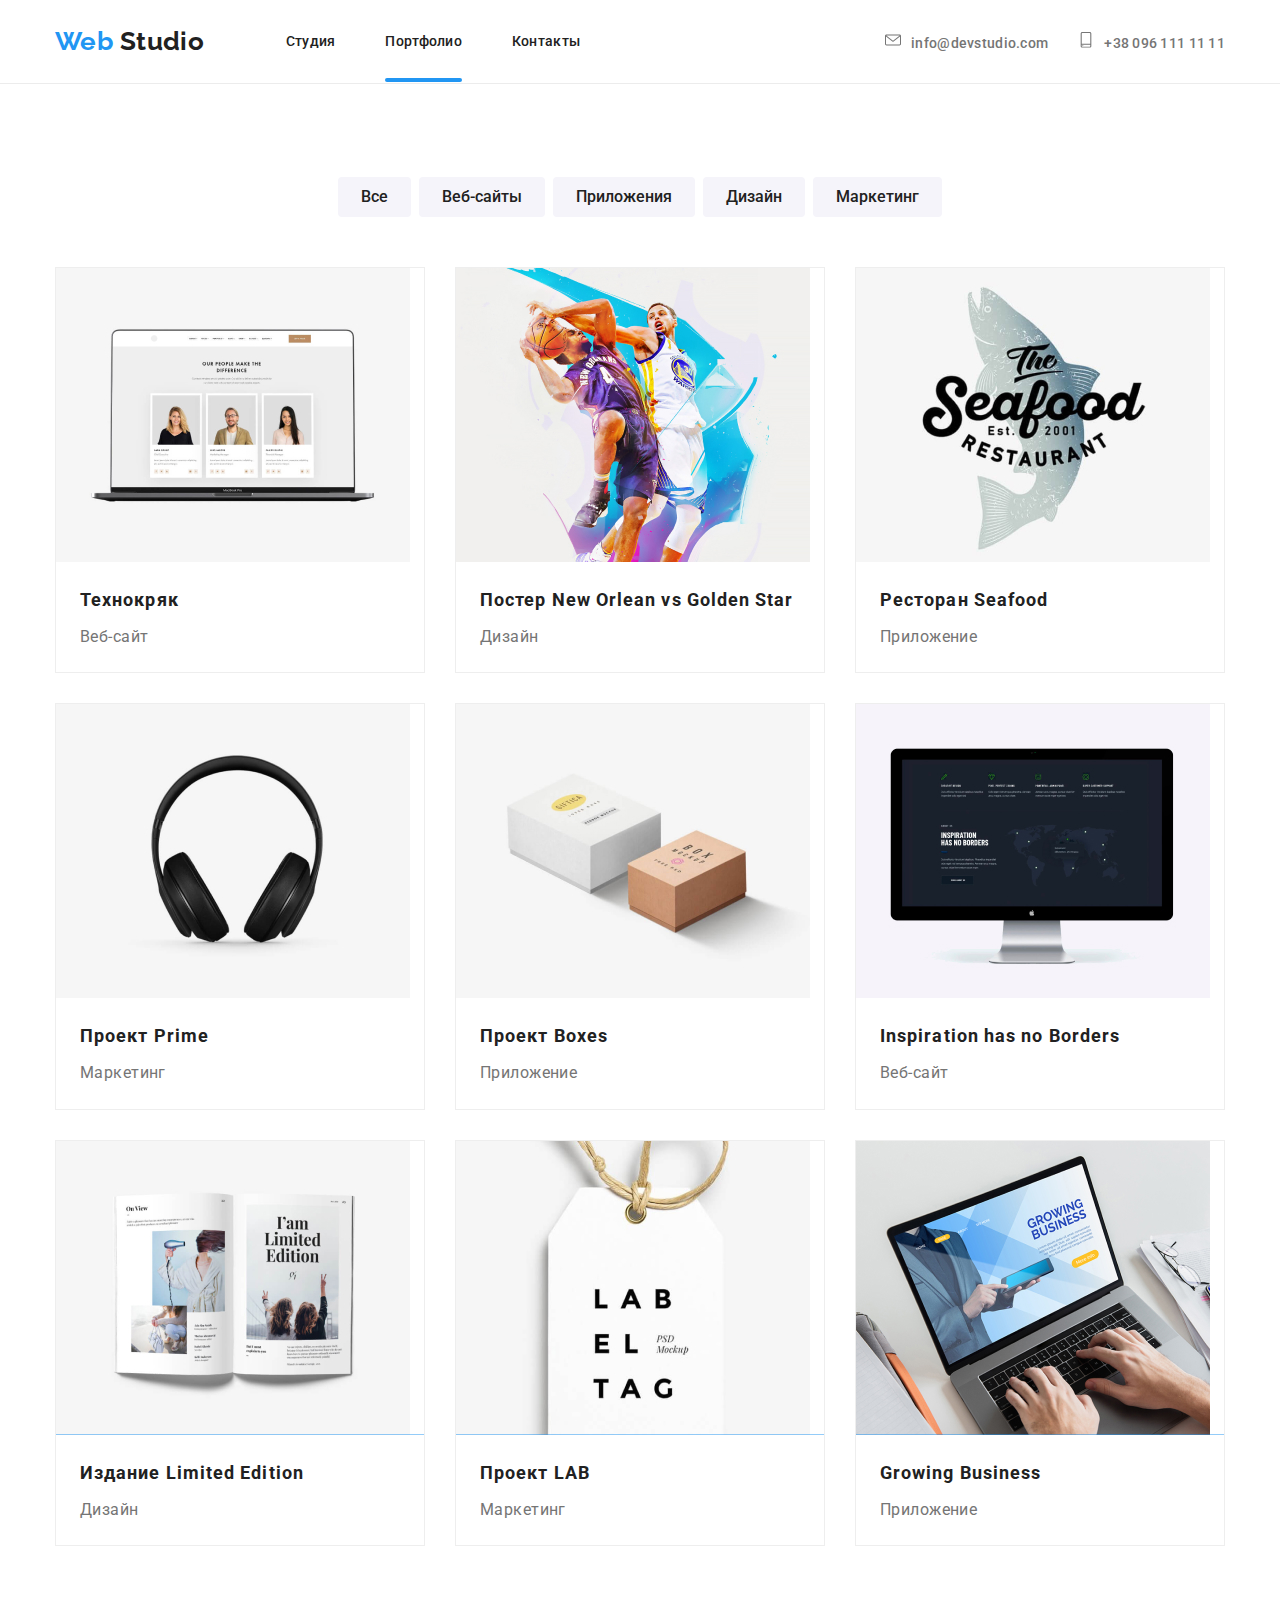
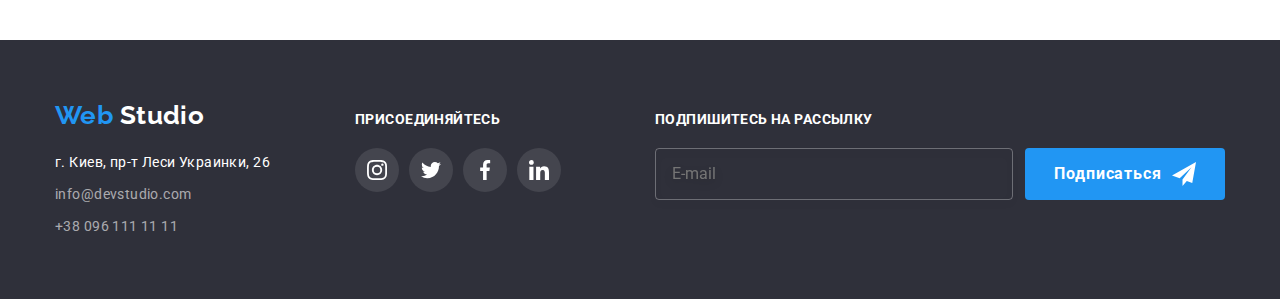
==== portfolio.html @ a113dd3b "homework-8 done" ====
<!DOCTYPE html>
<html lang="ru">
  <head>
    <meta charset="UTF-8" />
    <meta name="viewport" content="width=device-width, initial-scale=1.0" />
    <title>WebStudio</title>
    <link
      href="https://fonts.googleapis.com/css2?family=Raleway:wght@700&family=Roboto:wght@400;500;700&display=swap"
      rel="stylesheet"
    />
    <link rel="stylesheet" href="./css/portfolio.min.css" />
  </head>

  <body>
    <!-- неизменная шапка сайта -->
<header>

  <div class="container header">

    <div class="header-logo">
      <a href="" class="logo"><span class="part-first">Web</span><span class="part-second"> Studio</span></a>
    </div>

    <button type="button" class="menu-button" aria-expanded="false" aria-controls="menu-wrapper" data-menu-button>
      <svg width="40" height="40">
        <use class="icon-burger" href="./images/modal-sprite.svg#icon-burger"></use>
        <use class="icon-close" href="./images/modal-sprite.svg#icon-close-menu"></use>
      </svg>
    </button>

    <div class="menu-wrapper" data-menu>
      <nav>
        <ul class="nav list">
          <li class="nav-item"><a class="" href="./index.html">Студия</a></li>
          <li class="nav-item"><a class="active-page" href="./portfolio.html">Портфолио</a></li>
          <li class="nav-item"><a class="" href="./contacts.html">Контакты</a></li>
        </ul>
      </nav>

      <div class="header-contacts">
        <ul class="header-contacts-list list">
          <li class="header-contacts-item"><a href="mailto:info@devstudio.com">
              <svg class="contact-icon">
                <use href="./images/sprite.svg#icon-envelope"></use>
              </svg>info@devstudio.com</a></li>
          <li class="header-contacts-item"><a href="tel:00380961111111">
              <svg class="contact-icon">
                <use href="./images/sprite.svg#icon-smartphone"></use>
              </svg>+38 096 111 11 11</a></li>
        </ul>
      </div>
    </div>

  </div>

</header>

    <main class="portfolio-page">
      <section class="portfolio">
        <div class="container">
          <h1 hidden>Портфолио</h1>
          
          <ul class="button-list list link">
            <li class="item"><button class="portfolio-button">Все</button></li>
            <li class="item"><button class="portfolio-button">Веб-сайты</button></li>
            <li class="item"><button class="portfolio-button">Приложения</button></li>
            <li class="item"><button class="portfolio-button">Дизайн</button></li>
            <li class="item"><button class="portfolio-button">Маркетинг</button></li>
          </ul>
        </div>

        <div class="container">
          <ul class="portfolio-list list link">
            <li class="portfolio-list-item">
              <a href="">
                <div class="overlay">
                  <picture>
                    <source srcset="./img-portfolio/pic1-mobile@1x.jpg 1x, ./img-portfolio/pic1-mobile@2x.jpg 2x" media="(max-width:767px)" type="image/jpg">
                    <source srcset="./img-portfolio/pic1-tablet@1x.jpg 1x, ./img-portfolio/pic1-tablet@2x.jpg 2x" media="(min-width:767px)" type="image/jpg">
                    <source srcset="./img-portfolio/pic1-pc@1x.jpg 1x, ./img-portfolio/pic1-pc@2x.jpg 2x" media="(min-width:1200px)" type="image/jpg">
                    <img src="./img-portfolio/pic1-mobile@1x.jpg">
                  </picture>
                  <p class="portfolio-description">
                    Технокряк это современная площадка распространения
                    коронавируса. Компании используют эту платформу для цифрового
                    шпионажа и атак на защищённые сервера конкурентов.
                  </p>
                </div>
                <h2>Технокряк</h2>
                <p class="portfolio-type">Веб-сайт</p>
              </a>
            </li>
          
            <li class="portfolio-list-item">
              <a href="">
                <div class="overlay">
                  <picture>
                    <source srcset="./img-portfolio/pic2-mobile@1x.jpg 1x, ./img-portfolio/pic2-mobile@2x.jpg 2x"
                      media="(max-width:767px)" type="image/jpg">
                    <source srcset="./img-portfolio/pic2-tablet@1x.jpg 1x, ./img-portfolio/pic2-tablet@2x.jpg 2x"
                      media="(min-width:767px)" type="image/jpg">
                    <source srcset="./img-portfolio/pic2-pc@1x.jpg 1x, ./img-portfolio/pic2-pc@2x.jpg 2x" media="(min-width:1200px)"
                      type="image/jpg">
                    <img src="./img-portfolio/pic2-mobile@1x.jpg">
                  </picture>
                  <p class="portfolio-description">
                    Технокряк это современная площадка распространения
                    коронавируса. Компании используют эту платформу для цифрового
                    шпионажа и атак на защищённые сервера конкурентов.
                  </p>
                </div>
                <h2 lang="en">Постер New Orlean vs Golden Star</h2>
                <p class="portfolio-type">Дизайн</p>
              </a>
            </li>
            <li class="portfolio-list-item">
              <a href="">
                <div class="overlay">
                  <picture>
                    <source srcset="./img-portfolio/pic3-mobile@1x.jpg 1x, ./img-portfolio/pic3-mobile@2x.jpg 2x"
                      media="(max-width:767px)" type="image/jpg">
                    <source srcset="./img-portfolio/pic3-tablet@1x.jpg 1x, ./img-portfolio/pic3-tablet@2x.jpg 2x"
                      media="(min-width:767px)" type="image/jpg">
                    <source srcset="./img-portfolio/pic3-pc@1x.jpg 1x, ./img-portfolio/pic3-pc@2x.jpg 2x" media="(min-width:1200px)"
                      type="image/jpg">
                    <img src="./img-portfolio/pic3-mobile@1x.jpg">
                  </picture>
                  <p class="portfolio-description">
                    Технокряк это современная площадка распространения
                    коронавируса. Компании используют эту платформу для цифрового
                    шпионажа и атак на защищённые сервера конкурентов.
                  </p>
                </div>
                <h2>Ресторан Seafood</h2>
                <p class="portfolio-type">Приложение</p>
              </a>
            </li>
          
            <li class="portfolio-list-item">
              <a href="">
                <div class="overlay">
                  <picture>
                    <source srcset="./img-portfolio/pic4-mobile@1x.jpg 1x, ./img-portfolio/pic4-mobile@2x.jpg 2x"
                      media="(max-width:767px)" type="image/jpg">
                    <source srcset="./img-portfolio/pic4-tablet@1x.jpg 1x, ./img-portfolio/pic4-tablet@2x.jpg 2x"
                      media="(min-width:767px)" type="image/jpg">
                    <source srcset="./img-portfolio/pic4-pc@1x.jpg 1x, ./img-portfolio/pic4-pc@2x.jpg 2x" media="(min-width:1200px)"
                      type="image/jpg">
                    <img src="./img-portfolio/pic4-mobile@1x.jpg">
                  </picture>
                  <p class="portfolio-description">
                    Технокряк это современная площадка распространения
                    коронавируса. Компании используют эту платформу для цифрового
                    шпионажа и атак на защищённые сервера конкурентов.
                  </p>
                </div>
                <h2>Проект Prime</h2>
                <p class="portfolio-type">Маркетинг</p>
              </a>
            </li>
          
            <li class="portfolio-list-item">
              <a href="">
                <div class="overlay">
                  <picture>
                    <source srcset="./img-portfolio/pic5-mobile@1x.jpg 1x, ./img-portfolio/pic5-mobile@2x.jpg 2x"
                      media="(max-width:767px)" type="image/jpg">
                    <source srcset="./img-portfolio/pic5-tablet@1x.jpg 1x, ./img-portfolio/pic5-tablet@2x.jpg 2x"
                      media="(min-width:767px)" type="image/jpg">
                    <source srcset="./img-portfolio/pic5-pc@1x.jpg 1x, ./img-portfolio/pic5-pc@2x.jpg 2x" media="(min-width:1200px)"
                      type="image/jpg">
                    <img src="./img-portfolio/pic5-mobile@1x.jpg">
                  </picture>
                  <p class="portfolio-description">
                    Технокряк это современная площадка распространения
                    коронавируса. Компании используют эту платформу для цифрового
                    шпионажа и атак на защищённые сервера конкурентов.
                  </p>
                </div>
                <h2>Проект Boxes</h2>
                <p class="portfolio-type">Приложение</p>
              </a>
            </li>
          
            <li class="portfolio-list-item">
              <a href="">
                <div class="overlay">
                  <picture>
                    <source srcset="./img-portfolio/pic6-mobile@1x.jpg 1x, ./img-portfolio/pic6-mobile@2x.jpg 2x"
                      media="(max-width:767px)" type="image/jpg">
                    <source srcset="./img-portfolio/pic6-tablet@1x.jpg 1x, ./img-portfolio/pic6-tablet@2x.jpg 2x"
                      media="(min-width:767px)" type="image/jpg">
                    <source srcset="./img-portfolio/pic6-pc@1x.jpg 1x, ./img-portfolio/pic6-pc@2x.jpg 2x" media="(min-width:1200px)"
                      type="image/jpg">
                    <img src="./img-portfolio/pic6-mobile@1x.jpg">
                  </picture>
                  <p class="portfolio-description">
                    Технокряк это современная площадка распространения
                    коронавируса. Компании используют эту платформу для цифрового
                    шпионажа и атак на защищённые сервера конкурентов.
                  </p>
                </div>
                <h2 lang="en">Inspiration has no Borders</h2>
                <p class="portfolio-type">Веб-сайт</p>
              </a>
            </li>
          
            <li class="portfolio-list-item">
              <a href="">
                <div class="overlay">
                  <picture>
                    <source srcset="./img-portfolio/pic7-mobile@1x.jpg 1x, ./img-portfolio/pic7-mobile@2x.jpg 2x"
                      media="(max-width:767px)" type="image/jpg">
                    <source srcset="./img-portfolio/pic7-tablet@1x.jpg 1x, ./img-portfolio/pic7-tablet@2x.jpg 2x"
                      media="(min-width:767px)" type="image/jpg">
                    <source srcset="./img-portfolio/pic7-pc@1x.jpg 1x, ./img-portfolio/pic7-pc@2x.jpg 2x" media="(min-width:1200px)"
                      type="image/jpg">
                    <img src="./img-portfolio/pic7-mobile@1x.jpg">
                  </picture>
                  <p class="portfolio-description">
                    Технокряк это современная площадка распространения
                    коронавируса. Компании используют эту платформу для цифрового
                    шпионажа и атак на защищённые сервера конкурентов.
                  </p>
                </div>
                <h2>Издание Limited Edition</h2>
                <p class="portfolio-type">Дизайн</p>
              </a>
            </li>
          
            <li class="portfolio-list-item">
              <a href="">
                <div class="overlay">
                  <picture>
                    <source srcset="./img-portfolio/pic8-mobile@1x.jpg 1x, ./img-portfolio/pic8-mobile@2x.jpg 2x"
                      media="(max-width:767px)" type="image/jpg">
                    <source srcset="./img-portfolio/pic8-tablet@1x.jpg 1x, ./img-portfolio/pic8-tablet@2x.jpg 2x"
                      media="(min-width:767px)" type="image/jpg">
                    <source srcset="./img-portfolio/pic8-pc@1x.jpg 1x, ./img-portfolio/pic8-pc@2x.jpg 2x" media="(min-width:1200px)"
                      type="image/jpg">
                    <img src="./img-portfolio/pic8-mobile@1x.jpg">
                  </picture>
                  <p class="portfolio-description">
                    Технокряк это современная площадка распространения
                    коронавируса. Компании используют эту платформу для цифрового
                    шпионажа и атак на защищённые сервера конкурентов.
                  </p>
                </div>
                <h2>Проект LAB</h2>
                <p class="portfolio-type">Маркетинг</p>
              </a>
            </li>
          
            <li class="portfolio-list-item">
              <a href="">
                <div class="overlay">
                  <picture>
                    <source srcset="./img-portfolio/pic9-mobile@1x.jpg 1x, ./img-portfolio/pic9-mobile@2x.jpg 2x"
                      media="(max-width:767px)" type="image/jpg">
                    <source srcset="./img-portfolio/pic9-tablet@1x.jpg 1x, ./img-portfolio/pic9-tablet@2x.jpg 2x"
                      media="(min-width:767px)" type="image/jpg">
                    <source srcset="./img-portfolio/pic9-pc@1x.jpg 1x, ./img-portfolio/pic9-pc@2x.jpg 2x" media="(min-width:1200px)"
                      type="image/jpg">
                    <img src="./img-portfolio/pic9-mobile@1x.jpg">
                  </picture>
                  <p class="portfolio-description">
                    Технокряк это современная площадка распространения
                    коронавируса. Компании используют эту платформу для цифрового
                    шпионажа и атак на защищённые сервера конкурентов.
                  </p>
                </div>
                <h2 lang="en">Growing Business</h2>
                <p class="portfolio-type">Приложение</p>
              </a>
            </li>
          </ul>
        </div>
        
      </section>
    </main>

    <footer>
    
      <div class="container">
        <div class="footer-tablet-top">
          <div class="footer-contacts">
            <a href="" class="logo"><span class="part-first">Web</span><span class="part-second"> Studio</span></a>
    
            <address class="address">
              <a class="map" href="https://goo.gl/maps/HwrvqcL7cg5Yp1Jj8">г. Киев, пр-т Леси Украинки, 26</a>
              <ul class="footer-contacts-list list">
                <li class="footer-contacts-list-item">
                  <a class="footer-contacts-item" href="mailto:info@devstudio.com">info@devstudio.com</a>
                </li>
    
                <li class="footer-contacts-list-item">
                  <a class="footer-contacts-item" href="tel:00380961111111">+38 096 111 11 11</a>
                </li>
              </ul>
            </address>
          </div>
    
          <div class="join">
            <b class="attention">Присоединяйтесь</b>
            <ul class="sm-list list">
              <li class="sm-list-item">
                <a class="sm-list-item-icon" href="" aria-label="insta icon">
                  <svg class="item-icon">
                    <use href="./images/sprite.svg#icon-instagram"></use>
                  </svg>
                </a>
              </li>
              <li class="sm-list-item">
                <a class="sm-list-item-icon" href="" aria-label="twitter icon">
                  <svg class="item-icon">
                    <use href="./images/sprite.svg#icon-twitter"></use>
                  </svg>
                </a>
              </li>
              <li class="sm-list-item">
                <a class="sm-list-item-icon" href="" aria-label="facebook icon">
                  <svg class="item-icon">
                    <use href="./images/sprite.svg#icon-facebook"></use>
                  </svg>
                </a>
              </li>
              <li class="sm-list-item">
                <a class="sm-list-item-icon" href="" aria-label="linkedin icon">
                  <svg class="item-icon">
                    <use href="./images/sprite.svg#icon-linkedin"></use>
                  </svg></a>
              </li>
            </ul>
          </div>
        </div>
    
        <div class="join-form">
          <b class="attention">Подпишитесь на рассылку</b>
          <form class="subscribe-form">
            <input class="subscribe-input" type="email" name="email" placeholder="E-mail" autocomplete="email">
            <button class="subscribe-button btn" type="submit">Подписаться</button>
          </form>
        </div>
      </div>
    
    </footer>

    <script src="./js/menu.js"></script>
  </body>
</html>
---- css/portfolio.min.css ----
/*! normalize.css v8.0.1 | MIT License | github.com/necolas/normalize.css */html{line-height:1.15;-webkit-text-size-adjust:100%}body{margin:0}main{display:block}h1{font-size:2em;margin:0.67em 0}hr{box-sizing:content-box;height:0;overflow:visible}pre{font-family:monospace, monospace;font-size:1em}a{background-color:transparent}abbr[title]{border-bottom:none;text-decoration:underline;text-decoration:underline dotted}b,strong{font-weight:bolder}code,kbd,samp{font-family:monospace, monospace;font-size:1em}small{font-size:80%}sub,sup{font-size:75%;line-height:0;position:relative;vertical-align:baseline}sub{bottom:-0.25em}sup{top:-0.5em}img{border-style:none}button,input,optgroup,select,textarea{font-family:inherit;font-size:100%;line-height:1.15;margin:0}button,input{overflow:visible}button,select{text-transform:none}button,[type="button"],[type="reset"],[type="submit"]{-webkit-appearance:button}button::-moz-focus-inner,[type="button"]::-moz-focus-inner,[type="reset"]::-moz-focus-inner,[type="submit"]::-moz-focus-inner{border-style:none;padding:0}button:-moz-focusring,[type="button"]:-moz-focusring,[type="reset"]:-moz-focusring,[type="submit"]:-moz-focusring{outline:1px dotted ButtonText}fieldset{padding:0.35em 0.75em 0.625em}legend{box-sizing:border-box;color:inherit;display:table;max-width:100%;padding:0;white-space:normal}progress{vertical-align:baseline}textarea{overflow:auto}[type="checkbox"],[type="radio"]{box-sizing:border-box;padding:0}[type="number"]::-webkit-inner-spin-button,[type="number"]::-webkit-outer-spin-button{height:auto}[type="search"]{-webkit-appearance:textfield;outline-offset:-2px}[type="search"]::-webkit-search-decoration{-webkit-appearance:none}::-webkit-file-upload-button{-webkit-appearance:button;font:inherit}details{display:block}summary{display:list-item}template{display:none}[hidden]{display:none}html{box-sizing:border-box}*,::before,::after{box-sizing:inherit}body{color:#757575;background-color:#fff;font-family:Roboto, sans-serif;font-size:14px;line-height:1.14;letter-spacing:0.03em}.list{list-style:none;margin:0;padding:0}.link{font-size:0}img{display:block;max-width:100%;height:auto}h1,h2,h3,h4,h5,h6,p,b{margin:0px}button{padding:0}.section-title{color:#212121;font-weight:700;font-size:36px;line-height:1.7;text-align:center;margin-bottom:50px}@media screen and (max-width: 1199px){.portfolio{padding-top:60px;padding-bottom:60px}}@media screen and (min-width: 1200px){.portfolio{padding-top:93px;padding-bottom:94px}}.container{padding-right:15px;padding-left:15px}@media screen and (min-width: 480px){.container{width:480px;margin:0 auto}}@media screen and (min-width: 768px){.container{width:768px}}@media screen and (min-width: 1200px){.container{width:1200px}}.btn{display:flex;justify-content:center;align-items:center;width:200px;padding:10px 0;border-radius:4px;border:1px solid transparent;color:#fff;background-color:#2196f3;text-decoration:none;font-weight:bold;font-size:16px;line-height:1.87;text-align:center;letter-spacing:0.06em;cursor:pointer}.backdrop{position:fixed;top:0;left:0;width:100%;height:100%;background-color:rgba(0,0,0,0.2);padding:93px 15px 94px 15px;opacity:1;transition:opacity 250ms cubic-bezier(0.4, 0, 0.2, 1);overflow-y:scroll}.backdrop.is-hidden{opacity:0;pointer-events:none}.backdrop .container{width:100%}.js-order-form{padding:40px;box-shadow:0px 1px 3px rgba(0,0,0,0.12),0px 1px 1px rgba(0,0,0,0.14),0px 2px 1px rgba(0,0,0,0.2);border-radius:4px;background-color:#fff}@media screen and (max-width: 479px){.js-order-form{position:relative;max-width:100%}}@media screen and (min-width: 480px){.js-order-form{position:absolute;top:93px;left:50%;transform:translateX(-50%)}}@media screen and (max-width: 1199px){.js-order-form{width:450px}}@media screen and (min-width: 1200px){.js-order-form{width:528px}}.js-order-form p{font-size:20px;line-height:1.15;font-weight:700;text-align:center;color:#212121;margin-bottom:30px}.form-field{position:relative;display:flex;flex-direction:column;margin-bottom:28px}.form-label{position:absolute;display:flex;align-items:center;top:50%;left:42px;transform:translateY(-50%);transition:color 250ms cubic-bezier(0.4, 0, 0.2, 1),transform 250ms cubic-bezier(0.4, 0, 0.2, 1);letter-spacing:0.01em}.form-input{margin:0;padding:11px 16px 11px 42px;border-radius:4px;border:1px solid rgba(33,33,33,0.2);transition:border 250ms cubic-bezier(0.4, 0, 0.2, 1)}.form-field .comment{padding:12px 16px}.form-field.last{margin-bottom:20px}.last .form-input{padding:11px 16px 11px 16x}textarea{height:120px;resize:none}.policy{position:relative;display:flex;align-items:center;justify-content:center;line-height:1.7;margin-bottom:30px;margin-left:24px}@media screen and (max-width: 1199px){.policy{font-size:12px;line-height:1.17}}.policy a{display:inline-block;color:#2196f3}.checkbox{position:absolute;appearance:none;-moz-appearance:none;-webkit-appearance:none}.policy-required::after{content:"";position:absolute;left:-24px;top:50%;transform:translateY(-50%);display:inline-block;width:16px;height:15px;border:2px solid #212121;border-radius:2px}.checkbox:checked+.policy-required::after{background-color:#2196f3;background-image:url(../images/icon-check.svg);background-size:contain;background-repeat:no-repeat;border-color:transparent;background-position:center}.submit-button{margin-left:auto;margin-right:auto;box-shadow:0px 4px 4px rgba(0,0,0,0.15)}.submit-button:hover{background-color:#188ce8}.close-icon{position:absolute;width:18px;height:18px;top:50%;left:50%;transform:translate(-50%, -50%)}.close-button{position:absolute;top:8px;right:8px;width:30px;height:30px;padding:0;background-color:#fff;border:1px solid rgba(0,0,0,0.1);border-radius:50%;cursor:pointer}.close-button:hover .close-icon,.close-button:focus .close-icon{fill:#2196f3}.form-icon{position:absolute;left:16px;width:18px;top:50%;transform:translateY(-50%);height:18px;fill:black;transition:fill 250ms cubic-bezier(0.4, 0, 0.2, 1)}.form-input:focus ~ .form-icon,.form-input:hover ~ .form-icon{fill:#2196f3}.form-input:focus+.form-label,.form-input:hover+.form-label,.form-input:not(:placeholder-shown)+.form-label{transform:translateY(-38px) translateX(-29px) scale(0.8333);color:#2196f3}.form-input:focus,.form-input:hover{border:1px solid #2196f3}.logo{font-family:Raleway, sans-serif;text-decoration:none;font-weight:bold;font-size:24px;line-height:1.2}.logo .part-first{color:#2196f3}.logo .part-second{color:#212121}@media screen and (min-width: 1200px){.logo{font-size:26px}}.sm-list{display:flex;justify-content:space-between;padding:0}.sm-list-item:not(:last-child){margin-right:10px}.sm-list-item-icon{display:flex;width:44px;height:44px;justify-content:center;align-items:center;border-radius:50%;transition-property:background-color;transition:250ms;transition-timing-function:cubic-bezier(0.4, 0, 0.2, 1)}.sm-list-item-icon:hover,.sm-list-item-icon:focus{background-color:#2196f3}.item-icon{display:block;width:20px;height:20px;fill:#afb1b8;transition-property:fill;transition:250ms;transition-timing-function:cubic-bezier(0.4, 0, 0.2, 1)}.sm-list-item-icon:hover .item-icon,.sm-list-item-icon:focus .item-icon{fill:white}.header{display:flex;justify-content:space-between}.nav{display:flex}.nav a{color:#212121;text-decoration:none;font-weight:500;letter-spacing:0.02em;text-align:center;transition-property:color;transition:250ms;transition-timing-function:cubic-bezier(0.4, 0, 0.2, 1)}.nav a:hover,.nav a:focus{color:#2196f3}.active-page{position:relative;color:#2196f3}.active-page::after{content:"";position:absolute;display:block;width:100%;height:4px;background-color:#2196f3;border-radius:2px}.header-contacts-list{display:flex;flex-direction:column;align-items:center}.header-contacts-list a{color:#757575;text-decoration:none;font-weight:500;font-size:inherit;line-height:1.14;letter-spacing:0.02em;transition-property:color;transition:250ms;transition-timing-function:cubic-bezier(0.4, 0, 0.2, 1)}.header-contacts-list a:hover,.header-contacts-list a:focus{color:#2196f3}.header-contacts-list .header-contacts-item{display:flex}.header-contacts-item a:hover .contact-icon,.header-contacts-item a:focus .contact-icon{fill:#2196f3}.contact-icon{fill:#757575;margin-right:10px;height:16px;width:16px;transition-property:fill;transition:250ms;transition-timing-function:cubic-bezier(0.4, 0, 0.2, 1)}@media screen and (max-width: 767px){.header{position:relative;align-items:center}.header.container{padding-top:10px;padding-bottom:10px}.menu-button{width:40px;height:40px;background-color:transparent;border:none;cursor:pointer}.menu-button.is-open .icon-burger{display:none}.menu-button.is-open .icon-close{display:block;transition-property:color;transition:250ms;transition-timing-function:cubic-bezier(0.4, 0, 0.2, 1)}.menu-button.is-open .icon-close:hover,.menu-button.is-open .icon-close:focus{fill:#2196f3}.icon-close{display:none}.icon-burger{transition-property:color;transition:250ms;transition-timing-function:cubic-bezier(0.4, 0, 0.2, 1)}.icon-burger:hover,.icon-burger:focus{fill:#2196f3}.menu-wrapper{display:none;position:absolute;top:100%;right:0;width:100%;background-color:#fff;z-index:50;padding-top:60px;padding-bottom:60px;box-shadow:0px 4px 8px rgba(0,0,0,0.04),0px 2px 4px rgba(0,0,0,0.08),0px 1px 3px rgba(0,0,0,0.16)}.menu-wrapper.is-open{display:block}.nav{display:flex;flex-direction:column;align-items:center;margin-bottom:60px}.nav a{font-size:18px;line-height:1.17}.nav .nav-item:not(:last-child){margin-bottom:40px}.header-contacts-item:first-child{margin-bottom:16px}}@media screen and (min-width: 768px){.header{align-items:center}.header.container{padding-top:26px;padding-bottom:26px}.menu-button{display:none}.menu-wrapper{display:flex;flex-direction:row;justify-content:space-between;align-items:center}.nav-item:not(:last-child){margin-right:50px}}@media screen and (min-width: 768px) and (max-width: 1199px){.nav{margin-right:84px}.header-contacts-item:first-child{margin-bottom:10px}.active-page::after{bottom:-41px}}@media screen and (min-width: 1200px){.nav{margin-right:305px}.header-contacts-list{flex-direction:row}.header-contacts-item:first-child{margin-right:30px}.header-contacts-item{display:flex;align-items:center;justify-content:center}.active-page::after{bottom:-33px}}.button-list{display:flex;flex-wrap:wrap}.button-list .item:not(:last-child){margin-right:8px}.button-list .item{margin-bottom:15px}.portfolio-button{display:inline-block;border:1px solid transparent;border-radius:4px;font-family:inherit;color:#212121;background-color:#f5f4fa;font-weight:500;font-size:16px;line-height:1.62;text-align:center;padding:6px 22px 6px 22px;transition-property:background-color, color, box-shadow;transition:250ms;transition-timing-function:cubic-bezier(0.4, 0, 0.2, 1)}.portfolio-button:hover,.portfolio-button:focus{color:#fff;background-color:#2196f3;cursor:pointer;box-shadow:0px 2px 2px rgba(0,0,0,0.12),0px 1px 2px rgba(0,0,0,0.08),0px 3px 1px rgba(0,0,0,0.1)}.portfolio-page{border-top:1px solid #ececec}@media screen and (max-width: 767px){.button-list{margin-bottom:25px}}@media screen and (min-width: 768px) and (max-width: 1199px){.button-list{margin-bottom:15px}}@media screen and (min-width: 768px){.button-list{justify-content:center}}@media screen and (min-width: 1200px){.button-list{margin-bottom:35px}}.portfolio-list-item{background-color:#fff;border:1px solid #eeeeee;padding-bottom:20px}.portfolio-list-item a{text-decoration:none;transition-property:box-shadow;transition:250ms;transition-timing-function:cubic-bezier(0.4, 0, 0.2, 1)}.portfolio-list-item a:hover{box-shadow:1px 4px 6px rgba(0,0,0,0.16),0px 4px 4px rgba(0,0,0,0.06),0px 1px 1px rgba(0,0,0,0.12)}.portfolio h2{color:#212121;font-weight:bold;font-size:18px;line-height:2;letter-spacing:0.06em;margin-bottom:4px;margin-left:24px}.portfolio-type{color:#757575;font-size:16px;line-height:1.9;margin-left:24px}.portfolio-description{position:absolute;bottom:0;left:0;color:#fff;font-size:18px;line-height:1.56;padding:77px 24px;background-color:rgba(33,150,243,0.9);transform:translateY(100%);transition:transform 250ms cubic-bezier(0.4, 0, 0.2, 1)}.overlay{position:relative;margin-bottom:20px;overflow:hidden}.portfolio-list-item a:hover .portfolio-description{transform:translateY(0)}.portfolio-list-item a:focus .portfolio-description{transform:translateY(0)}@media screen and (max-width: 767px){.portfolio-list-item:not(:last-child){margin-bottom:30px}}@media screen and (min-width: 768px){.portfolio-list{display:flex;flex-wrap:wrap}.portfolio-list-item{width:354px}}@media screen and (min-width: 768px) and (max-width: 1199px){.portfolio-list-item:not(:nth-child(2n)){margin-right:30px}.portfolio-list-item:not(:last-child){margin-bottom:30px}.portfolio-description{padding:49px 24px}}@media screen and (min-width: 1200px){.portfolio-list-item{width:370px}.portfolio-list-item:not(:nth-child(3n)){margin-right:30px}.portfolio-list-item:not(:nth-last-child(-n+3)){margin-bottom:30px}}footer{background-color:#2f303a;padding-top:60px;padding-bottom:60px}.footer-contacts{display:flex;flex-direction:column;align-items:center}.footer-contacts .logo{margin-bottom:20px}.footer-contacts .logo .part-second{color:#fff}.footer-contacts .map{display:block;color:#fff;font-size:14px;line-height:1.7;font-style:normal;text-decoration:none;margin-bottom:8px}.footer-contacts .footer-contacts-list{display:block}.footer-contacts .footer-contacts-list .footer-contacts-item{color:rgba(255,255,255,0.6);font-size:inherit;line-height:1.7;font-style:normal;text-decoration:none}.footer-contacts .footer-contacts-list .footer-contacts-list-item{display:flex;flex-direction:column}.footer-contacts .footer-contacts-list .footer-contacts-list-item:first-child{margin-bottom:8px}.join,.join-form{display:flex;flex-direction:column;align-items:center}.join b,.join-form b{color:#fff;text-transform:uppercase;margin-bottom:20px}.join .sm-list-item-icon,.join-form .sm-list-item-icon{background-color:rgba(255,255,255,0.1)}.join .sm-list-item-icon:hover,.join .sm-list-item-icon:focus,.join-form .sm-list-item-icon:hover,.join-form .sm-list-item-icon:focus{background-color:#2196f3}.join .sm-list-item-icon .item-icon,.join-form .sm-list-item-icon .item-icon{fill:#fff}.subscribe-form{display:flex;flex-direction:column;align-items:center;width:100%}.subscribe-input{margin-bottom:20px;padding-top:15px;padding-bottom:15px;padding-left:16px;width:100%;font-size:16px;line-height:1.25;color:rgba(255,255,255,0.6);border:1px solid rgba(255,255,255,0.3);filter:drop-shadow(0px 4px 4px rgba(0,0,0,0.15));border-radius:4px;background-color:transparent}.subscribe-button::after{content:"";display:inline-block;background-repeat:no-repeat;background-size:contain;background-image:url(../images/icon-send.svg);width:24px;height:24px;margin-left:10px}@media screen and (max-width: 768px){.footer-contacts{margin-bottom:60px}.join{margin-bottom:60px}}@media screen and (min-width: 768px){.footer-tablet-top{display:flex;justify-content:space-between}}@media screen and (min-width: 768px) and (max-width: 1199px){.footer-tablet-top{margin-bottom:45px}.footer-contacts{margin-left:51px}.join{margin-right:74px}}@media screen and (max-width: 1199px){.footer-contacts-list-item{align-items:center}}@media screen and (min-width: 1200px){footer .container{display:flex}.footer-tablet-top{align-items:flex-start}.footer-contacts{width:231px;margin-right:69px;align-items:flex-start}.footer-contacts-list-item:first-child{margin-bottom:9px}.join{align-items:flex-start;padding:0;margin:0;margin-right:94px;margin-top:12px}.join-form{align-items:flex-start;padding:0;margin:0;margin-top:12px}.subscribe-form{flex-direction:row;align-items:baseline}.subscribe-input{margin-right:12px;width:358px}}
/*# sourceMappingURL=portfolio.min.css.map */
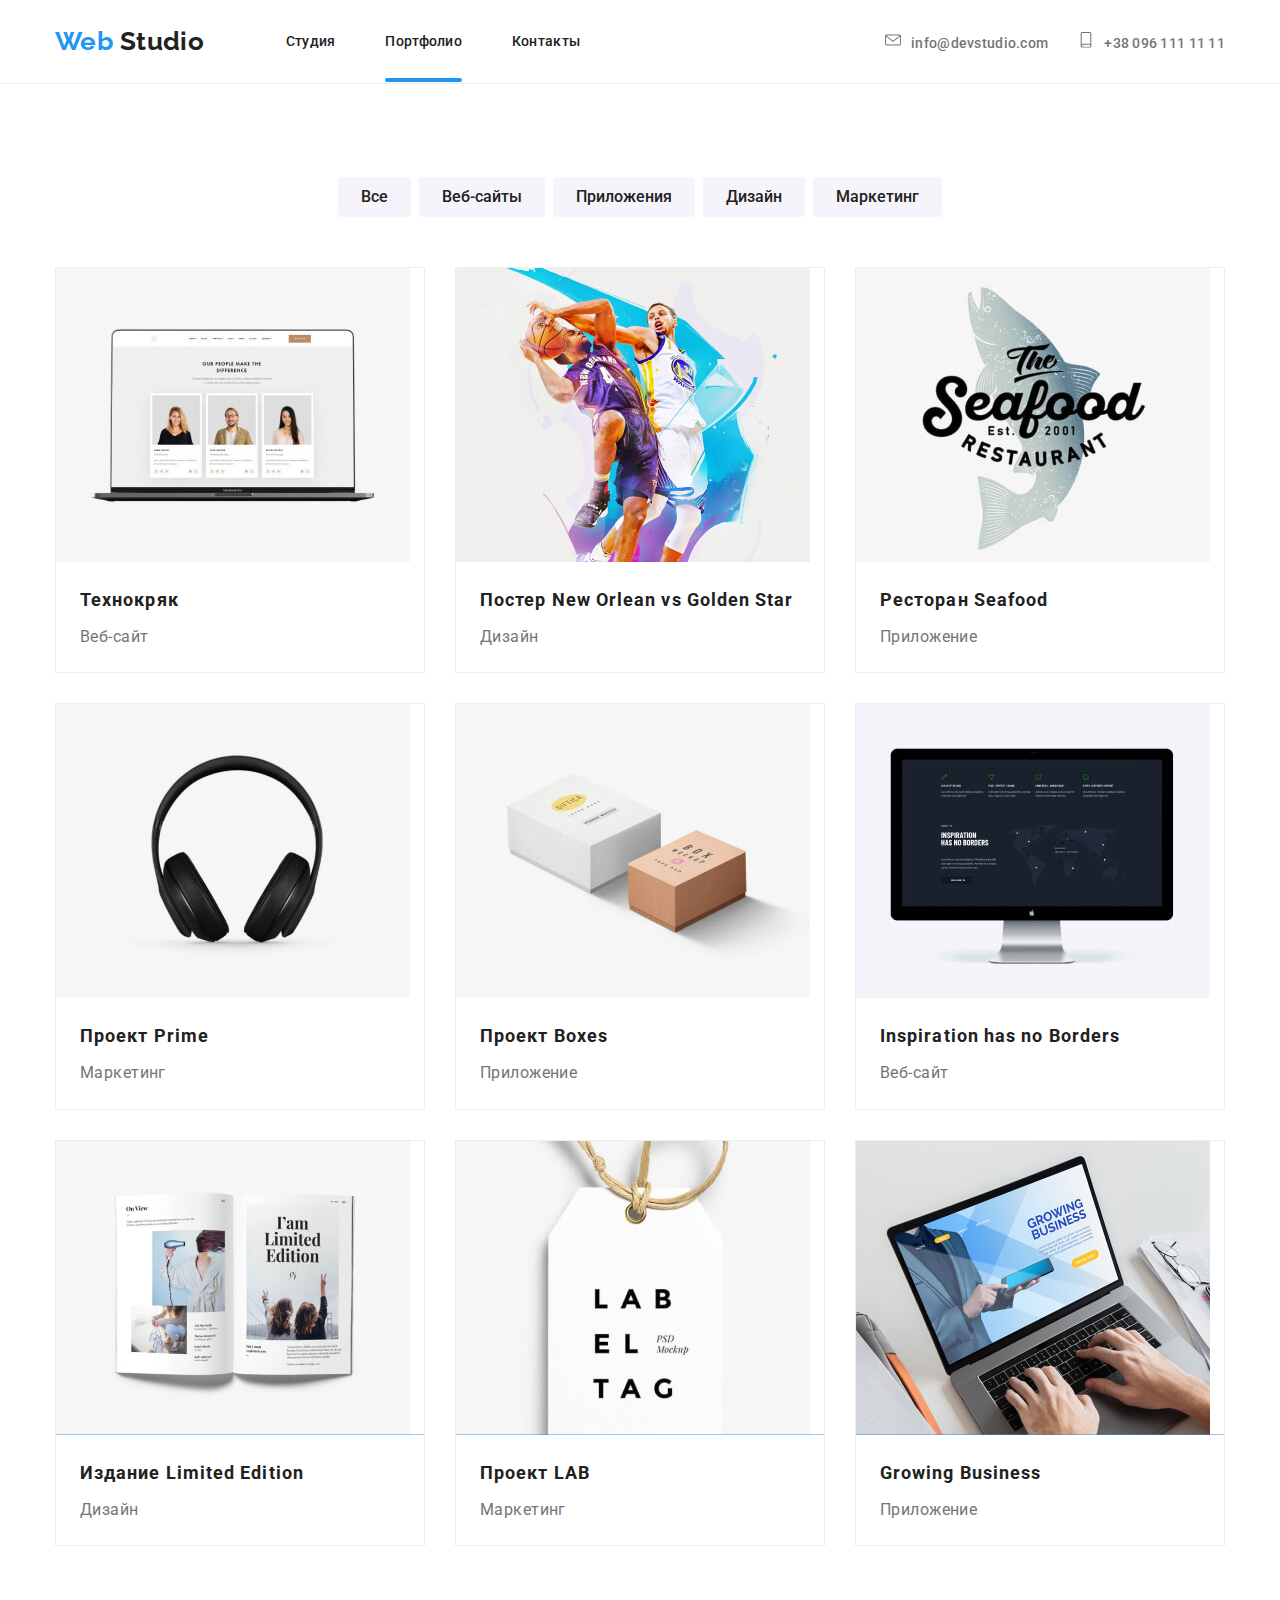
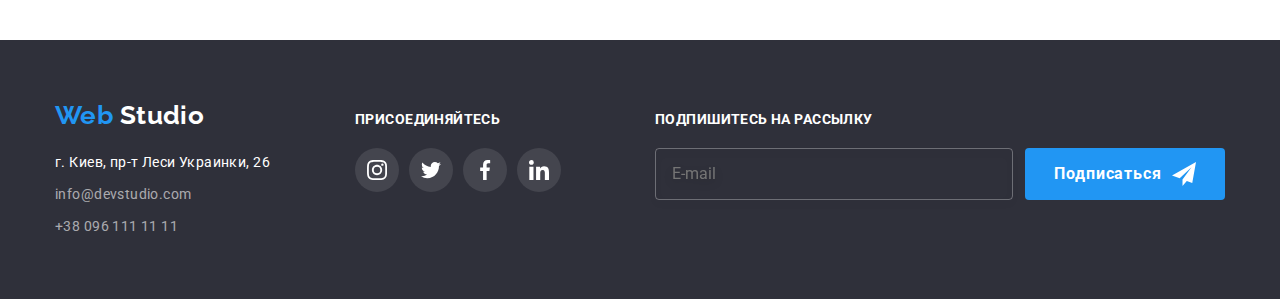
==== commit 7469e9b5: "fixing portfolio desktop pictures" ====
--- a/portfolio.html
+++ b/portfolio.html
@@ -99,8 +99,8 @@
                       media="(max-width:767px)" type="image/jpg">
                     <source srcset="./img-portfolio/pic2-tablet@1x.jpg 1x, ./img-portfolio/pic2-tablet@2x.jpg 2x"
                       media="(min-width:767px)" type="image/jpg">
-                    <source srcset="./img-portfolio/pic2-pc@1x.jpg 1x, ./img-portfolio/pic2-pc@2x.jpg 2x" media="(min-width:1200px)"
-                      type="image/jpg">
+                    <source srcset="./img-portfolio/pic2-pc@1x.jpg 1x, ./img-portfolio/pic2-pc@2x.jpg 2x" 
+                      media="(min-width:1200px)" type="image/jpg">
                     <img src="./img-portfolio/pic2-mobile@1x.jpg">
                   </picture>
                   <p class="portfolio-description">
--- a/css/portfolio.min.css
+++ b/css/portfolio.min.css
@@ -1,2 +1,2 @@
-/*! normalize.css v8.0.1 | MIT License | github.com/necolas/normalize.css */html{line-height:1.15;-webkit-text-size-adjust:100%}body{margin:0}main{display:block}h1{font-size:2em;margin:0.67em 0}hr{box-sizing:content-box;height:0;overflow:visible}pre{font-family:monospace, monospace;font-size:1em}a{background-color:transparent}abbr[title]{border-bottom:none;text-decoration:underline;text-decoration:underline dotted}b,strong{font-weight:bolder}code,kbd,samp{font-family:monospace, monospace;font-size:1em}small{font-size:80%}sub,sup{font-size:75%;line-height:0;position:relative;vertical-align:baseline}sub{bottom:-0.25em}sup{top:-0.5em}img{border-style:none}button,input,optgroup,select,textarea{font-family:inherit;font-size:100%;line-height:1.15;margin:0}button,input{overflow:visible}button,select{text-transform:none}button,[type="button"],[type="reset"],[type="submit"]{-webkit-appearance:button}button::-moz-focus-inner,[type="button"]::-moz-focus-inner,[type="reset"]::-moz-focus-inner,[type="submit"]::-moz-focus-inner{border-style:none;padding:0}button:-moz-focusring,[type="button"]:-moz-focusring,[type="reset"]:-moz-focusring,[type="submit"]:-moz-focusring{outline:1px dotted ButtonText}fieldset{padding:0.35em 0.75em 0.625em}legend{box-sizing:border-box;color:inherit;display:table;max-width:100%;padding:0;white-space:normal}progress{vertical-align:baseline}textarea{overflow:auto}[type="checkbox"],[type="radio"]{box-sizing:border-box;padding:0}[type="number"]::-webkit-inner-spin-button,[type="number"]::-webkit-outer-spin-button{height:auto}[type="search"]{-webkit-appearance:textfield;outline-offset:-2px}[type="search"]::-webkit-search-decoration{-webkit-appearance:none}::-webkit-file-upload-button{-webkit-appearance:button;font:inherit}details{display:block}summary{display:list-item}template{display:none}[hidden]{display:none}html{box-sizing:border-box}*,::before,::after{box-sizing:inherit}body{color:#757575;background-color:#fff;font-family:Roboto, sans-serif;font-size:14px;line-height:1.14;letter-spacing:0.03em}.list{list-style:none;margin:0;padding:0}.link{font-size:0}img{display:block;max-width:100%;height:auto}h1,h2,h3,h4,h5,h6,p,b{margin:0px}button{padding:0}.section-title{color:#212121;font-weight:700;font-size:36px;line-height:1.7;text-align:center;margin-bottom:50px}@media screen and (max-width: 1199px){.portfolio{padding-top:60px;padding-bottom:60px}}@media screen and (min-width: 1200px){.portfolio{padding-top:93px;padding-bottom:94px}}.container{padding-right:15px;padding-left:15px}@media screen and (min-width: 480px){.container{width:480px;margin:0 auto}}@media screen and (min-width: 768px){.container{width:768px}}@media screen and (min-width: 1200px){.container{width:1200px}}.btn{display:flex;justify-content:center;align-items:center;width:200px;padding:10px 0;border-radius:4px;border:1px solid transparent;color:#fff;background-color:#2196f3;text-decoration:none;font-weight:bold;font-size:16px;line-height:1.87;text-align:center;letter-spacing:0.06em;cursor:pointer}.backdrop{position:fixed;top:0;left:0;width:100%;height:100%;background-color:rgba(0,0,0,0.2);padding:93px 15px 94px 15px;opacity:1;transition:opacity 250ms cubic-bezier(0.4, 0, 0.2, 1);overflow-y:scroll}.backdrop.is-hidden{opacity:0;pointer-events:none}.backdrop .container{width:100%}.js-order-form{padding:40px;box-shadow:0px 1px 3px rgba(0,0,0,0.12),0px 1px 1px rgba(0,0,0,0.14),0px 2px 1px rgba(0,0,0,0.2);border-radius:4px;background-color:#fff}@media screen and (max-width: 479px){.js-order-form{position:relative;max-width:100%}}@media screen and (min-width: 480px){.js-order-form{position:absolute;top:93px;left:50%;transform:translateX(-50%)}}@media screen and (max-width: 1199px){.js-order-form{width:450px}}@media screen and (min-width: 1200px){.js-order-form{width:528px}}.js-order-form p{font-size:20px;line-height:1.15;font-weight:700;text-align:center;color:#212121;margin-bottom:30px}.form-field{position:relative;display:flex;flex-direction:column;margin-bottom:28px}.form-label{position:absolute;display:flex;align-items:center;top:50%;left:42px;transform:translateY(-50%);transition:color 250ms cubic-bezier(0.4, 0, 0.2, 1),transform 250ms cubic-bezier(0.4, 0, 0.2, 1);letter-spacing:0.01em}.form-input{margin:0;padding:11px 16px 11px 42px;border-radius:4px;border:1px solid rgba(33,33,33,0.2);transition:border 250ms cubic-bezier(0.4, 0, 0.2, 1)}.form-field .comment{padding:12px 16px}.form-field.last{margin-bottom:20px}.last .form-input{padding:11px 16px 11px 16x}textarea{height:120px;resize:none}.policy{position:relative;display:flex;align-items:center;justify-content:center;line-height:1.7;margin-bottom:30px;margin-left:24px}@media screen and (max-width: 1199px){.policy{font-size:12px;line-height:1.17}}.policy a{display:inline-block;color:#2196f3}.checkbox{position:absolute;appearance:none;-moz-appearance:none;-webkit-appearance:none}.policy-required::after{content:"";position:absolute;left:-24px;top:50%;transform:translateY(-50%);display:inline-block;width:16px;height:15px;border:2px solid #212121;border-radius:2px}.checkbox:checked+.policy-required::after{background-color:#2196f3;background-image:url(../images/icon-check.svg);background-size:contain;background-repeat:no-repeat;border-color:transparent;background-position:center}.submit-button{margin-left:auto;margin-right:auto;box-shadow:0px 4px 4px rgba(0,0,0,0.15)}.submit-button:hover{background-color:#188ce8}.close-icon{position:absolute;width:18px;height:18px;top:50%;left:50%;transform:translate(-50%, -50%)}.close-button{position:absolute;top:8px;right:8px;width:30px;height:30px;padding:0;background-color:#fff;border:1px solid rgba(0,0,0,0.1);border-radius:50%;cursor:pointer}.close-button:hover .close-icon,.close-button:focus .close-icon{fill:#2196f3}.form-icon{position:absolute;left:16px;width:18px;top:50%;transform:translateY(-50%);height:18px;fill:black;transition:fill 250ms cubic-bezier(0.4, 0, 0.2, 1)}.form-input:focus ~ .form-icon,.form-input:hover ~ .form-icon{fill:#2196f3}.form-input:focus+.form-label,.form-input:hover+.form-label,.form-input:not(:placeholder-shown)+.form-label{transform:translateY(-38px) translateX(-29px) scale(0.8333);color:#2196f3}.form-input:focus,.form-input:hover{border:1px solid #2196f3}.logo{font-family:Raleway, sans-serif;text-decoration:none;font-weight:bold;font-size:24px;line-height:1.2}.logo .part-first{color:#2196f3}.logo .part-second{color:#212121}@media screen and (min-width: 1200px){.logo{font-size:26px}}.sm-list{display:flex;justify-content:space-between;padding:0}.sm-list-item:not(:last-child){margin-right:10px}.sm-list-item-icon{display:flex;width:44px;height:44px;justify-content:center;align-items:center;border-radius:50%;transition-property:background-color;transition:250ms;transition-timing-function:cubic-bezier(0.4, 0, 0.2, 1)}.sm-list-item-icon:hover,.sm-list-item-icon:focus{background-color:#2196f3}.item-icon{display:block;width:20px;height:20px;fill:#afb1b8;transition-property:fill;transition:250ms;transition-timing-function:cubic-bezier(0.4, 0, 0.2, 1)}.sm-list-item-icon:hover .item-icon,.sm-list-item-icon:focus .item-icon{fill:white}.header{display:flex;justify-content:space-between}.nav{display:flex}.nav a{color:#212121;text-decoration:none;font-weight:500;letter-spacing:0.02em;text-align:center;transition-property:color;transition:250ms;transition-timing-function:cubic-bezier(0.4, 0, 0.2, 1)}.nav a:hover,.nav a:focus{color:#2196f3}.active-page{position:relative;color:#2196f3}.active-page::after{content:"";position:absolute;display:block;width:100%;height:4px;background-color:#2196f3;border-radius:2px}.header-contacts-list{display:flex;flex-direction:column;align-items:center}.header-contacts-list a{color:#757575;text-decoration:none;font-weight:500;font-size:inherit;line-height:1.14;letter-spacing:0.02em;transition-property:color;transition:250ms;transition-timing-function:cubic-bezier(0.4, 0, 0.2, 1)}.header-contacts-list a:hover,.header-contacts-list a:focus{color:#2196f3}.header-contacts-list .header-contacts-item{display:flex}.header-contacts-item a:hover .contact-icon,.header-contacts-item a:focus .contact-icon{fill:#2196f3}.contact-icon{fill:#757575;margin-right:10px;height:16px;width:16px;transition-property:fill;transition:250ms;transition-timing-function:cubic-bezier(0.4, 0, 0.2, 1)}@media screen and (max-width: 767px){.header{position:relative;align-items:center}.header.container{padding-top:10px;padding-bottom:10px}.menu-button{width:40px;height:40px;background-color:transparent;border:none;cursor:pointer}.menu-button.is-open .icon-burger{display:none}.menu-button.is-open .icon-close{display:block;transition-property:color;transition:250ms;transition-timing-function:cubic-bezier(0.4, 0, 0.2, 1)}.menu-button.is-open .icon-close:hover,.menu-button.is-open .icon-close:focus{fill:#2196f3}.icon-close{display:none}.icon-burger{transition-property:color;transition:250ms;transition-timing-function:cubic-bezier(0.4, 0, 0.2, 1)}.icon-burger:hover,.icon-burger:focus{fill:#2196f3}.menu-wrapper{display:none;position:absolute;top:100%;right:0;width:100%;background-color:#fff;z-index:50;padding-top:60px;padding-bottom:60px;box-shadow:0px 4px 8px rgba(0,0,0,0.04),0px 2px 4px rgba(0,0,0,0.08),0px 1px 3px rgba(0,0,0,0.16)}.menu-wrapper.is-open{display:block}.nav{display:flex;flex-direction:column;align-items:center;margin-bottom:60px}.nav a{font-size:18px;line-height:1.17}.nav .nav-item:not(:last-child){margin-bottom:40px}.header-contacts-item:first-child{margin-bottom:16px}}@media screen and (min-width: 768px){.header{align-items:center}.header.container{padding-top:26px;padding-bottom:26px}.menu-button{display:none}.menu-wrapper{display:flex;flex-direction:row;justify-content:space-between;align-items:center}.nav-item:not(:last-child){margin-right:50px}}@media screen and (min-width: 768px) and (max-width: 1199px){.nav{margin-right:84px}.header-contacts-item:first-child{margin-bottom:10px}.active-page::after{bottom:-41px}}@media screen and (min-width: 1200px){.nav{margin-right:305px}.header-contacts-list{flex-direction:row}.header-contacts-item:first-child{margin-right:30px}.header-contacts-item{display:flex;align-items:center;justify-content:center}.active-page::after{bottom:-33px}}.button-list{display:flex;flex-wrap:wrap}.button-list .item:not(:last-child){margin-right:8px}.button-list .item{margin-bottom:15px}.portfolio-button{display:inline-block;border:1px solid transparent;border-radius:4px;font-family:inherit;color:#212121;background-color:#f5f4fa;font-weight:500;font-size:16px;line-height:1.62;text-align:center;padding:6px 22px 6px 22px;transition-property:background-color, color, box-shadow;transition:250ms;transition-timing-function:cubic-bezier(0.4, 0, 0.2, 1)}.portfolio-button:hover,.portfolio-button:focus{color:#fff;background-color:#2196f3;cursor:pointer;box-shadow:0px 2px 2px rgba(0,0,0,0.12),0px 1px 2px rgba(0,0,0,0.08),0px 3px 1px rgba(0,0,0,0.1)}.portfolio-page{border-top:1px solid #ececec}@media screen and (max-width: 767px){.button-list{margin-bottom:25px}}@media screen and (min-width: 768px) and (max-width: 1199px){.button-list{margin-bottom:15px}}@media screen and (min-width: 768px){.button-list{justify-content:center}}@media screen and (min-width: 1200px){.button-list{margin-bottom:35px}}.portfolio-list-item{background-color:#fff;border:1px solid #eeeeee;padding-bottom:20px}.portfolio-list-item a{text-decoration:none;transition-property:box-shadow;transition:250ms;transition-timing-function:cubic-bezier(0.4, 0, 0.2, 1)}.portfolio-list-item a:hover{box-shadow:1px 4px 6px rgba(0,0,0,0.16),0px 4px 4px rgba(0,0,0,0.06),0px 1px 1px rgba(0,0,0,0.12)}.portfolio h2{color:#212121;font-weight:bold;font-size:18px;line-height:2;letter-spacing:0.06em;margin-bottom:4px;margin-left:24px}.portfolio-type{color:#757575;font-size:16px;line-height:1.9;margin-left:24px}.portfolio-description{position:absolute;bottom:0;left:0;color:#fff;font-size:18px;line-height:1.56;padding:77px 24px;background-color:rgba(33,150,243,0.9);transform:translateY(100%);transition:transform 250ms cubic-bezier(0.4, 0, 0.2, 1)}.overlay{position:relative;margin-bottom:20px;overflow:hidden}.portfolio-list-item a:hover .portfolio-description{transform:translateY(0)}.portfolio-list-item a:focus .portfolio-description{transform:translateY(0)}@media screen and (max-width: 767px){.portfolio-list-item:not(:last-child){margin-bottom:30px}}@media screen and (min-width: 768px){.portfolio-list{display:flex;flex-wrap:wrap}.portfolio-list-item{width:354px}}@media screen and (min-width: 768px) and (max-width: 1199px){.portfolio-list-item:not(:nth-child(2n)){margin-right:30px}.portfolio-list-item:not(:last-child){margin-bottom:30px}.portfolio-description{padding:49px 24px}}@media screen and (min-width: 1200px){.portfolio-list-item{width:370px}.portfolio-list-item:not(:nth-child(3n)){margin-right:30px}.portfolio-list-item:not(:nth-last-child(-n+3)){margin-bottom:30px}}footer{background-color:#2f303a;padding-top:60px;padding-bottom:60px}.footer-contacts{display:flex;flex-direction:column;align-items:center}.footer-contacts .logo{margin-bottom:20px}.footer-contacts .logo .part-second{color:#fff}.footer-contacts .map{display:block;color:#fff;font-size:14px;line-height:1.7;font-style:normal;text-decoration:none;margin-bottom:8px}.footer-contacts .footer-contacts-list{display:block}.footer-contacts .footer-contacts-list .footer-contacts-item{color:rgba(255,255,255,0.6);font-size:inherit;line-height:1.7;font-style:normal;text-decoration:none}.footer-contacts .footer-contacts-list .footer-contacts-list-item{display:flex;flex-direction:column}.footer-contacts .footer-contacts-list .footer-contacts-list-item:first-child{margin-bottom:8px}.join,.join-form{display:flex;flex-direction:column;align-items:center}.join b,.join-form b{color:#fff;text-transform:uppercase;margin-bottom:20px}.join .sm-list-item-icon,.join-form .sm-list-item-icon{background-color:rgba(255,255,255,0.1)}.join .sm-list-item-icon:hover,.join .sm-list-item-icon:focus,.join-form .sm-list-item-icon:hover,.join-form .sm-list-item-icon:focus{background-color:#2196f3}.join .sm-list-item-icon .item-icon,.join-form .sm-list-item-icon .item-icon{fill:#fff}.subscribe-form{display:flex;flex-direction:column;align-items:center;width:100%}.subscribe-input{margin-bottom:20px;padding-top:15px;padding-bottom:15px;padding-left:16px;width:100%;font-size:16px;line-height:1.25;color:rgba(255,255,255,0.6);border:1px solid rgba(255,255,255,0.3);filter:drop-shadow(0px 4px 4px rgba(0,0,0,0.15));border-radius:4px;background-color:transparent}.subscribe-button::after{content:"";display:inline-block;background-repeat:no-repeat;background-size:contain;background-image:url(../images/icon-send.svg);width:24px;height:24px;margin-left:10px}@media screen and (max-width: 768px){.footer-contacts{margin-bottom:60px}.join{margin-bottom:60px}}@media screen and (min-width: 768px){.footer-tablet-top{display:flex;justify-content:space-between}}@media screen and (min-width: 768px) and (max-width: 1199px){.footer-tablet-top{margin-bottom:45px}.footer-contacts{margin-left:51px}.join{margin-right:74px}}@media screen and (max-width: 1199px){.footer-contacts-list-item{align-items:center}}@media screen and (min-width: 1200px){footer .container{display:flex}.footer-tablet-top{align-items:flex-start}.footer-contacts{width:231px;margin-right:69px;align-items:flex-start}.footer-contacts-list-item:first-child{margin-bottom:9px}.join{align-items:flex-start;padding:0;margin:0;margin-right:94px;margin-top:12px}.join-form{align-items:flex-start;padding:0;margin:0;margin-top:12px}.subscribe-form{flex-direction:row;align-items:baseline}.subscribe-input{margin-right:12px;width:358px}}
+/*! normalize.css v8.0.1 | MIT License | github.com/necolas/normalize.css */html{line-height:1.15;-webkit-text-size-adjust:100%}body{margin:0}main{display:block}h1{font-size:2em;margin:0.67em 0}hr{box-sizing:content-box;height:0;overflow:visible}pre{font-family:monospace, monospace;font-size:1em}a{background-color:transparent}abbr[title]{border-bottom:none;text-decoration:underline;text-decoration:underline dotted}b,strong{font-weight:bolder}code,kbd,samp{font-family:monospace, monospace;font-size:1em}small{font-size:80%}sub,sup{font-size:75%;line-height:0;position:relative;vertical-align:baseline}sub{bottom:-0.25em}sup{top:-0.5em}img{border-style:none}button,input,optgroup,select,textarea{font-family:inherit;font-size:100%;line-height:1.15;margin:0}button,input{overflow:visible}button,select{text-transform:none}button,[type="button"],[type="reset"],[type="submit"]{-webkit-appearance:button}button::-moz-focus-inner,[type="button"]::-moz-focus-inner,[type="reset"]::-moz-focus-inner,[type="submit"]::-moz-focus-inner{border-style:none;padding:0}button:-moz-focusring,[type="button"]:-moz-focusring,[type="reset"]:-moz-focusring,[type="submit"]:-moz-focusring{outline:1px dotted ButtonText}fieldset{padding:0.35em 0.75em 0.625em}legend{box-sizing:border-box;color:inherit;display:table;max-width:100%;padding:0;white-space:normal}progress{vertical-align:baseline}textarea{overflow:auto}[type="checkbox"],[type="radio"]{box-sizing:border-box;padding:0}[type="number"]::-webkit-inner-spin-button,[type="number"]::-webkit-outer-spin-button{height:auto}[type="search"]{-webkit-appearance:textfield;outline-offset:-2px}[type="search"]::-webkit-search-decoration{-webkit-appearance:none}::-webkit-file-upload-button{-webkit-appearance:button;font:inherit}details{display:block}summary{display:list-item}template{display:none}[hidden]{display:none}html{box-sizing:border-box}*,::before,::after{box-sizing:inherit}body{color:#757575;background-color:#fff;font-family:Roboto, sans-serif;font-size:14px;line-height:1.14;letter-spacing:0.03em}.list{list-style:none;margin:0;padding:0}.link{font-size:0}img{display:block;max-width:100%;height:auto}h1,h2,h3,h4,h5,h6,p,b{margin:0px}button{padding:0}.section-title{color:#212121;font-weight:700;font-size:36px;line-height:1.7;text-align:center;margin-bottom:50px}@media screen and (max-width: 1199px){.portfolio{padding-top:60px;padding-bottom:60px}}@media screen and (min-width: 1200px){.portfolio{padding-top:93px;padding-bottom:94px}}.container{padding-right:15px;padding-left:15px}@media screen and (min-width: 480px){.container{width:480px;margin:0 auto}}@media screen and (min-width: 768px){.container{width:768px}}@media screen and (min-width: 1200px){.container{width:1200px}}.btn{display:flex;justify-content:center;align-items:center;width:200px;padding:10px 0;border-radius:4px;border:1px solid transparent;color:#fff;background-color:#2196f3;text-decoration:none;font-weight:bold;font-size:16px;line-height:1.87;text-align:center;letter-spacing:0.06em;cursor:pointer}.backdrop{position:fixed;top:0;left:0;width:100%;height:100%;background-color:rgba(0,0,0,0.2);padding:93px 15px 94px 15px;opacity:1;transition:opacity 250ms cubic-bezier(0.4, 0, 0.2, 1);overflow-y:scroll}.backdrop.is-hidden{opacity:0;pointer-events:none}.backdrop .container{width:100%}.js-order-form{padding:40px;box-shadow:0px 1px 3px rgba(0,0,0,0.12),0px 1px 1px rgba(0,0,0,0.14),0px 2px 1px rgba(0,0,0,0.2);border-radius:4px;background-color:#fff}@media screen and (max-width: 479px){.js-order-form{position:relative;max-width:100%}}@media screen and (min-width: 480px){.js-order-form{position:absolute;top:93px;left:50%;transform:translateX(-50%)}}@media screen and (max-width: 1199px){.js-order-form{width:450px}}@media screen and (min-width: 1200px){.js-order-form{width:528px}}.js-order-form p{font-size:20px;line-height:1.15;font-weight:700;text-align:center;color:#212121;margin-bottom:30px}.form-field{position:relative;display:flex;flex-direction:column;margin-bottom:28px}.form-label{position:absolute;display:flex;align-items:center;top:50%;left:42px;transform:translateY(-50%);transition:color 250ms cubic-bezier(0.4, 0, 0.2, 1),transform 250ms cubic-bezier(0.4, 0, 0.2, 1);letter-spacing:0.01em}.form-input{margin:0;padding:11px 16px 11px 42px;border-radius:4px;border:1px solid rgba(33,33,33,0.2);transition:border 250ms cubic-bezier(0.4, 0, 0.2, 1)}.form-field .comment{padding:12px 16px}.form-field.last{margin-bottom:20px}.last .form-input{padding:11px 16px 11px 16x}textarea{height:120px;resize:none}.policy{position:relative;display:flex;align-items:center;justify-content:center;line-height:1.7;margin-bottom:30px;margin-left:24px}@media screen and (max-width: 1199px){.policy{font-size:12px;line-height:1.17}}.policy a{display:inline-block;color:#2196f3}.checkbox{position:absolute;appearance:none;-moz-appearance:none;-webkit-appearance:none}.policy-required::after{content:"";position:absolute;left:-24px;top:50%;transform:translateY(-50%);display:inline-block;width:16px;height:15px;border:2px solid #212121;border-radius:2px}.checkbox:checked+.policy-required::after{background-color:#2196f3;background-image:url(../images/icon-check.svg);background-size:contain;background-repeat:no-repeat;border-color:transparent;background-position:center}.submit-button{margin-left:auto;margin-right:auto;box-shadow:0px 4px 4px rgba(0,0,0,0.15)}.submit-button:hover{background-color:#188ce8}.close-icon{position:absolute;width:18px;height:18px;top:50%;left:50%;transform:translate(-50%, -50%)}.close-button{position:absolute;top:8px;right:8px;width:30px;height:30px;padding:0;background-color:#fff;border:1px solid rgba(0,0,0,0.1);border-radius:50%;cursor:pointer}.close-button:hover .close-icon,.close-button:focus .close-icon{fill:#2196f3}.form-icon{position:absolute;left:16px;width:18px;top:50%;transform:translateY(-50%);height:18px;fill:black;transition:fill 250ms cubic-bezier(0.4, 0, 0.2, 1)}.form-input:focus ~ .form-icon,.form-input:hover ~ .form-icon{fill:#2196f3}.form-input:focus+.form-label,.form-input:hover+.form-label,.form-input:not(:placeholder-shown)+.form-label{transform:translateY(-38px) translateX(-29px) scale(0.8333);color:#2196f3}.form-input:focus,.form-input:hover{border:1px solid #2196f3}.logo{font-family:Raleway, sans-serif;text-decoration:none;font-weight:bold;font-size:24px;line-height:1.2}.logo .part-first{color:#2196f3}.logo .part-second{color:#212121}@media screen and (min-width: 1200px){.logo{font-size:26px}}.sm-list{display:flex;justify-content:space-between;padding:0}.sm-list-item:not(:last-child){margin-right:10px}.sm-list-item-icon{display:flex;width:44px;height:44px;justify-content:center;align-items:center;border-radius:50%;transition-property:background-color;transition:250ms;transition-timing-function:cubic-bezier(0.4, 0, 0.2, 1)}.sm-list-item-icon:hover,.sm-list-item-icon:focus{background-color:#2196f3}.item-icon{display:block;width:20px;height:20px;fill:#afb1b8;transition-property:fill;transition:250ms;transition-timing-function:cubic-bezier(0.4, 0, 0.2, 1)}.sm-list-item-icon:hover .item-icon,.sm-list-item-icon:focus .item-icon{fill:white}.header{display:flex;justify-content:space-between}.nav{display:flex}.nav a{color:#212121;text-decoration:none;font-weight:500;letter-spacing:0.02em;text-align:center;transition-property:color;transition:250ms;transition-timing-function:cubic-bezier(0.4, 0, 0.2, 1)}.nav a:hover,.nav a:focus{color:#2196f3}.active-page{position:relative;color:#2196f3}.active-page::after{content:"";position:absolute;display:block;width:100%;height:4px;background-color:#2196f3;border-radius:2px}.header-contacts-list{display:flex;flex-direction:column;align-items:center}.header-contacts-list a{color:#757575;text-decoration:none;font-weight:500;font-size:inherit;line-height:1.14;letter-spacing:0.02em;transition-property:color;transition:250ms;transition-timing-function:cubic-bezier(0.4, 0, 0.2, 1)}.header-contacts-list a:hover,.header-contacts-list a:focus{color:#2196f3}.header-contacts-list .header-contacts-item{display:flex}.header-contacts-item a:hover .contact-icon,.header-contacts-item a:focus .contact-icon{fill:#2196f3}.contact-icon{fill:#757575;margin-right:10px;height:16px;width:16px;transition-property:fill;transition:250ms;transition-timing-function:cubic-bezier(0.4, 0, 0.2, 1)}@media screen and (max-width: 767px){.header{position:relative;align-items:center}.header.container{padding-top:10px;padding-bottom:10px}.menu-button{width:40px;height:40px;background-color:transparent;border:none;cursor:pointer}.menu-button.is-open .icon-burger{display:none}.menu-button.is-open .icon-close{display:block;transition-property:color;transition:250ms;transition-timing-function:cubic-bezier(0.4, 0, 0.2, 1)}.menu-button.is-open .icon-close:hover,.menu-button.is-open .icon-close:focus{fill:#2196f3}.icon-close{display:none}.icon-burger{transition-property:fill;transition:250ms;transition-timing-function:cubic-bezier(0.4, 0, 0.2, 1)}.menu-button:hover .icon-burger,.menu-button:focus .icon-burger{fill:#2196f3}.menu-wrapper{display:none;position:absolute;top:100%;right:0;width:100%;background-color:#fff;z-index:50;padding-top:60px;padding-bottom:60px;box-shadow:0px 4px 8px rgba(0,0,0,0.04),0px 2px 4px rgba(0,0,0,0.08),0px 1px 3px rgba(0,0,0,0.16)}.menu-wrapper.is-open{display:block}.nav{display:flex;flex-direction:column;align-items:center;margin-bottom:60px}.nav a{font-size:18px;line-height:1.17}.nav .nav-item:not(:last-child){margin-bottom:40px}.header-contacts-item:first-child{margin-bottom:16px}}@media screen and (min-width: 768px){.header{align-items:center}.header.container{padding-top:26px;padding-bottom:26px}.header-contacts-list{align-items:flex-start}.menu-button{display:none}.menu-wrapper{display:flex;flex-direction:row;justify-content:space-between;align-items:center}.nav-item:not(:last-child){margin-right:50px}}@media screen and (min-width: 768px) and (max-width: 1199px){.nav{margin-right:84px}.header-contacts-item:first-child{margin-bottom:10px}.active-page::after{bottom:-41px}}@media screen and (min-width: 1200px){.nav{margin-right:305px}.header-contacts-list{flex-direction:row}.header-contacts-item:first-child{margin-right:30px}.header-contacts-item{display:flex;align-items:center;justify-content:center}.active-page::after{bottom:-33px}}.button-list{display:flex;flex-wrap:wrap}.button-list .item:not(:last-child){margin-right:8px}.button-list .item{margin-bottom:15px}.portfolio-button{display:inline-block;border:1px solid transparent;border-radius:4px;font-family:inherit;color:#212121;background-color:#f5f4fa;font-weight:500;font-size:16px;line-height:1.62;text-align:center;padding:6px 22px 6px 22px;transition-property:background-color, color, box-shadow;transition:250ms;transition-timing-function:cubic-bezier(0.4, 0, 0.2, 1)}.portfolio-button:hover,.portfolio-button:focus{color:#fff;background-color:#2196f3;cursor:pointer;box-shadow:0px 2px 2px rgba(0,0,0,0.12),0px 1px 2px rgba(0,0,0,0.08),0px 3px 1px rgba(0,0,0,0.1)}.portfolio-page{border-top:1px solid #ececec}@media screen and (max-width: 767px){.button-list{margin-bottom:25px}}@media screen and (min-width: 768px) and (max-width: 1199px){.button-list{margin-bottom:15px}}@media screen and (min-width: 768px){.button-list{justify-content:center}}@media screen and (min-width: 1200px){.button-list{margin-bottom:35px}}.portfolio-list-item{background-color:#fff;border:1px solid #eeeeee;padding-bottom:20px}.portfolio-list-item a{text-decoration:none;transition-property:box-shadow;transition:250ms;transition-timing-function:cubic-bezier(0.4, 0, 0.2, 1)}.portfolio-list-item a:hover{box-shadow:1px 4px 6px rgba(0,0,0,0.16),0px 4px 4px rgba(0,0,0,0.06),0px 1px 1px rgba(0,0,0,0.12)}.portfolio h2{color:#212121;font-weight:bold;font-size:18px;line-height:2;letter-spacing:0.06em;margin-bottom:4px;margin-left:24px}.portfolio-type{color:#757575;font-size:16px;line-height:1.9;margin-left:24px}.portfolio-description{position:absolute;bottom:0;left:0;color:#fff;font-size:18px;line-height:1.56;padding:77px 24px;background-color:rgba(33,150,243,0.9);transform:translateY(100%);transition:transform 250ms cubic-bezier(0.4, 0, 0.2, 1)}.overlay{position:relative;margin-bottom:20px;overflow:hidden}.portfolio-list-item a:hover .portfolio-description{transform:translateY(0)}.portfolio-list-item a:focus .portfolio-description{transform:translateY(0)}@media screen and (max-width: 767px){.portfolio-list-item:not(:last-child){margin-bottom:30px}}@media screen and (min-width: 768px){.portfolio-list{display:flex;flex-wrap:wrap}.portfolio-list-item{width:354px}}@media screen and (min-width: 768px) and (max-width: 1199px){.portfolio-list-item:not(:nth-child(2n)){margin-right:30px}.portfolio-list-item:not(:last-child){margin-bottom:30px}.portfolio-description{padding:49px 24px}}@media screen and (min-width: 1200px){.portfolio-list-item{width:370px}.portfolio-list-item:not(:nth-child(3n)){margin-right:30px}.portfolio-list-item:not(:nth-last-child(-n+3)){margin-bottom:30px}}footer{background-color:#2f303a;padding-top:60px;padding-bottom:60px}.footer-contacts{display:flex;flex-direction:column;align-items:center}.footer-contacts .logo{margin-bottom:20px}.footer-contacts .logo .part-second{color:#fff}.footer-contacts .map{display:block;color:#fff;font-size:14px;line-height:1.7;font-style:normal;text-decoration:none;margin-bottom:8px}.footer-contacts .footer-contacts-list{display:block}.footer-contacts .footer-contacts-list .footer-contacts-item{color:rgba(255,255,255,0.6);font-size:inherit;line-height:1.7;font-style:normal;text-decoration:none}.footer-contacts .footer-contacts-list .footer-contacts-list-item{display:flex;flex-direction:column}.footer-contacts .footer-contacts-list .footer-contacts-list-item:first-child{margin-bottom:8px}.join,.join-form{display:flex;flex-direction:column;align-items:center}.join b,.join-form b{color:#fff;text-transform:uppercase;margin-bottom:20px}.join .sm-list-item-icon,.join-form .sm-list-item-icon{background-color:rgba(255,255,255,0.1)}.join .sm-list-item-icon:hover,.join .sm-list-item-icon:focus,.join-form .sm-list-item-icon:hover,.join-form .sm-list-item-icon:focus{background-color:#2196f3}.join .sm-list-item-icon .item-icon,.join-form .sm-list-item-icon .item-icon{fill:#fff}.subscribe-form{display:flex;flex-direction:column;align-items:center;width:100%}.subscribe-input{margin-bottom:20px;padding-top:15px;padding-bottom:15px;padding-left:16px;width:100%;font-size:16px;line-height:1.25;color:rgba(255,255,255,0.6);border:1px solid rgba(255,255,255,0.3);filter:drop-shadow(0px 4px 4px rgba(0,0,0,0.15));border-radius:4px;background-color:transparent}.subscribe-button::after{content:"";display:inline-block;background-repeat:no-repeat;background-size:contain;background-image:url(../images/icon-send.svg);width:24px;height:24px;margin-left:10px}@media screen and (max-width: 768px){.footer-contacts{margin-bottom:60px}.join{margin-bottom:60px}}@media screen and (min-width: 768px){.footer-tablet-top{display:flex;justify-content:space-between}}@media screen and (min-width: 768px) and (max-width: 1199px){.footer-tablet-top{margin-bottom:45px}.footer-contacts{margin-left:51px}.join{margin-right:74px}}@media screen and (max-width: 1199px){.footer-contacts-list-item{align-items:center}}@media screen and (min-width: 1200px){footer .container{display:flex}.footer-tablet-top{align-items:flex-start}.footer-contacts{width:231px;margin-right:69px;align-items:flex-start}.footer-contacts-list-item:first-child{margin-bottom:9px}.join{align-items:flex-start;padding:0;margin:0;margin-right:94px;margin-top:12px}.join-form{align-items:flex-start;padding:0;margin:0;margin-top:12px}.subscribe-form{flex-direction:row;align-items:baseline}.subscribe-input{margin-right:12px;width:358px}}
 /*# sourceMappingURL=portfolio.min.css.map */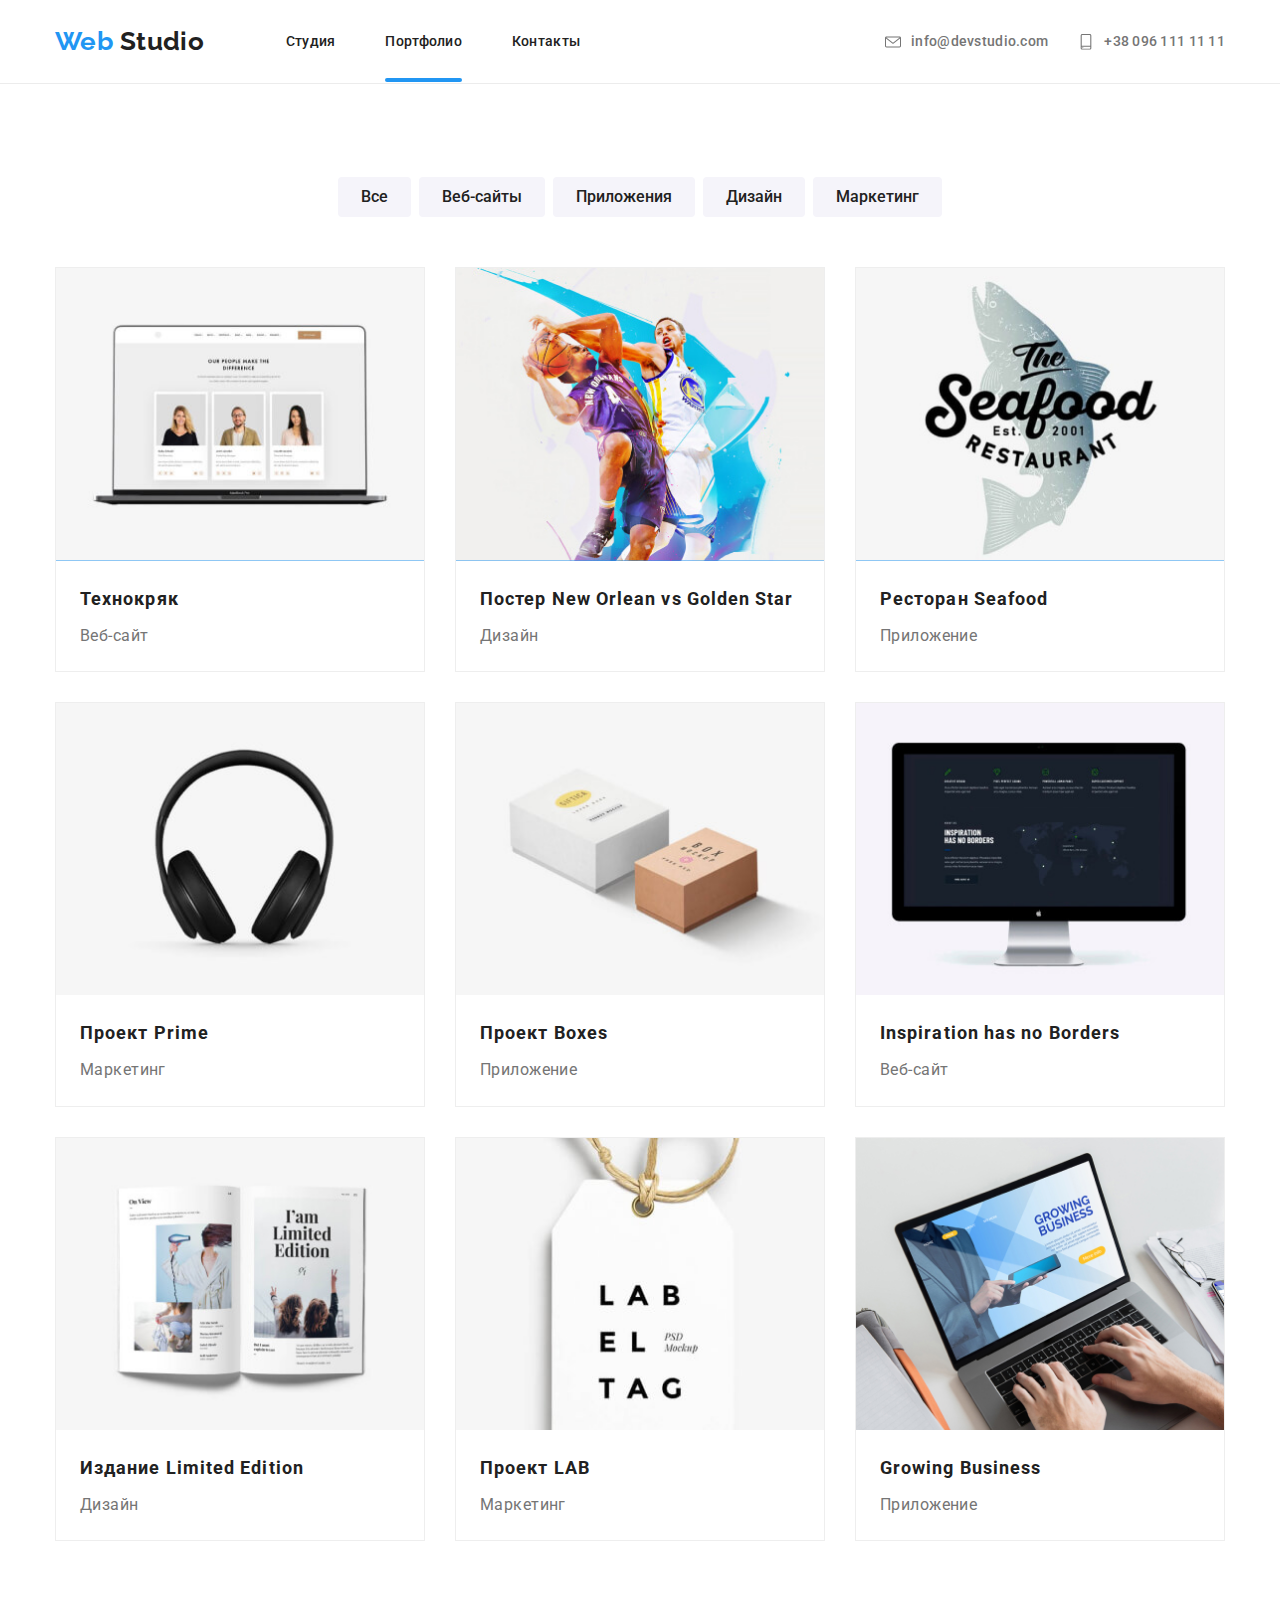
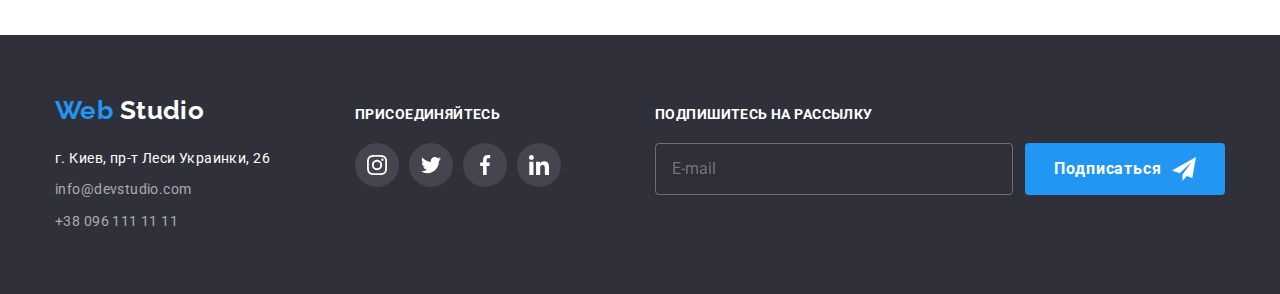
==== commit 8f2e3a05: "team photos and portfolio photos fixed" ====
--- a/portfolio.html
+++ b/portfolio.html
@@ -75,9 +75,12 @@
               <a href="">
                 <div class="overlay">
                   <picture>
-                    <source srcset="./img-portfolio/pic1-mobile@1x.jpg 1x, ./img-portfolio/pic1-mobile@2x.jpg 2x" media="(max-width:767px)" type="image/jpg">
-                    <source srcset="./img-portfolio/pic1-tablet@1x.jpg 1x, ./img-portfolio/pic1-tablet@2x.jpg 2x" media="(min-width:767px)" type="image/jpg">
-                    <source srcset="./img-portfolio/pic1-pc@1x.jpg 1x, ./img-portfolio/pic1-pc@2x.jpg 2x" media="(min-width:1200px)" type="image/jpg">
+                    <source srcset="./img-portfolio/pic1-mobile@1x.jpg 1x, ./img-portfolio/pic1-mobile@2x.jpg 2x" 
+                      media="(max-width:767px)" type="image/jpg">
+                    <source srcset="./img-portfolio/pic1-tablet@1x.jpg 1x, ./img-portfolio/pic1-tablet@2x.jpg 2x" 
+                      media="(min-width:768px) and (max-width:1199px)" type="image/jpg">
+                    <source srcset="./img-portfolio/pic1-pc@1x.jpg 1x, ./img-portfolio/pic1-pc@2x.jpg 2x" 
+                      media="(min-width:1200px)" type="image/jpg">
                     <img src="./img-portfolio/pic1-mobile@1x.jpg">
                   </picture>
                   <p class="portfolio-description">
@@ -98,7 +101,7 @@
                     <source srcset="./img-portfolio/pic2-mobile@1x.jpg 1x, ./img-portfolio/pic2-mobile@2x.jpg 2x"
                       media="(max-width:767px)" type="image/jpg">
                     <source srcset="./img-portfolio/pic2-tablet@1x.jpg 1x, ./img-portfolio/pic2-tablet@2x.jpg 2x"
-                      media="(min-width:767px)" type="image/jpg">
+                      media="(min-width:768px) and (max-width:1199px)" type="image/jpg">
                     <source srcset="./img-portfolio/pic2-pc@1x.jpg 1x, ./img-portfolio/pic2-pc@2x.jpg 2x" 
                       media="(min-width:1200px)" type="image/jpg">
                     <img src="./img-portfolio/pic2-mobile@1x.jpg">
@@ -120,7 +123,7 @@
                     <source srcset="./img-portfolio/pic3-mobile@1x.jpg 1x, ./img-portfolio/pic3-mobile@2x.jpg 2x"
                       media="(max-width:767px)" type="image/jpg">
                     <source srcset="./img-portfolio/pic3-tablet@1x.jpg 1x, ./img-portfolio/pic3-tablet@2x.jpg 2x"
-                      media="(min-width:767px)" type="image/jpg">
+                      media="(min-width:768px) and (max-width:1199px)" type="image/jpg">
                     <source srcset="./img-portfolio/pic3-pc@1x.jpg 1x, ./img-portfolio/pic3-pc@2x.jpg 2x" media="(min-width:1200px)"
                       type="image/jpg">
                     <img src="./img-portfolio/pic3-mobile@1x.jpg">
@@ -143,7 +146,7 @@
                     <source srcset="./img-portfolio/pic4-mobile@1x.jpg 1x, ./img-portfolio/pic4-mobile@2x.jpg 2x"
                       media="(max-width:767px)" type="image/jpg">
                     <source srcset="./img-portfolio/pic4-tablet@1x.jpg 1x, ./img-portfolio/pic4-tablet@2x.jpg 2x"
-                      media="(min-width:767px)" type="image/jpg">
+                      media="(min-width:768px) and (max-width:1199px)" type="image/jpg">
                     <source srcset="./img-portfolio/pic4-pc@1x.jpg 1x, ./img-portfolio/pic4-pc@2x.jpg 2x" media="(min-width:1200px)"
                       type="image/jpg">
                     <img src="./img-portfolio/pic4-mobile@1x.jpg">
@@ -166,7 +169,7 @@
                     <source srcset="./img-portfolio/pic5-mobile@1x.jpg 1x, ./img-portfolio/pic5-mobile@2x.jpg 2x"
                       media="(max-width:767px)" type="image/jpg">
                     <source srcset="./img-portfolio/pic5-tablet@1x.jpg 1x, ./img-portfolio/pic5-tablet@2x.jpg 2x"
-                      media="(min-width:767px)" type="image/jpg">
+                      media="(min-width:768px) and (max-width:1199px)" type="image/jpg">
                     <source srcset="./img-portfolio/pic5-pc@1x.jpg 1x, ./img-portfolio/pic5-pc@2x.jpg 2x" media="(min-width:1200px)"
                       type="image/jpg">
                     <img src="./img-portfolio/pic5-mobile@1x.jpg">
@@ -189,7 +192,7 @@
                     <source srcset="./img-portfolio/pic6-mobile@1x.jpg 1x, ./img-portfolio/pic6-mobile@2x.jpg 2x"
                       media="(max-width:767px)" type="image/jpg">
                     <source srcset="./img-portfolio/pic6-tablet@1x.jpg 1x, ./img-portfolio/pic6-tablet@2x.jpg 2x"
-                      media="(min-width:767px)" type="image/jpg">
+                      media="(min-width:768px) and (max-width:1199px)" type="image/jpg">
                     <source srcset="./img-portfolio/pic6-pc@1x.jpg 1x, ./img-portfolio/pic6-pc@2x.jpg 2x" media="(min-width:1200px)"
                       type="image/jpg">
                     <img src="./img-portfolio/pic6-mobile@1x.jpg">
@@ -212,7 +215,7 @@
                     <source srcset="./img-portfolio/pic7-mobile@1x.jpg 1x, ./img-portfolio/pic7-mobile@2x.jpg 2x"
                       media="(max-width:767px)" type="image/jpg">
                     <source srcset="./img-portfolio/pic7-tablet@1x.jpg 1x, ./img-portfolio/pic7-tablet@2x.jpg 2x"
-                      media="(min-width:767px)" type="image/jpg">
+                      media="(min-width:768px) and (max-width:1199px)" type="image/jpg">
                     <source srcset="./img-portfolio/pic7-pc@1x.jpg 1x, ./img-portfolio/pic7-pc@2x.jpg 2x" media="(min-width:1200px)"
                       type="image/jpg">
                     <img src="./img-portfolio/pic7-mobile@1x.jpg">
@@ -235,8 +238,9 @@
                     <source srcset="./img-portfolio/pic8-mobile@1x.jpg 1x, ./img-portfolio/pic8-mobile@2x.jpg 2x"
                       media="(max-width:767px)" type="image/jpg">
                     <source srcset="./img-portfolio/pic8-tablet@1x.jpg 1x, ./img-portfolio/pic8-tablet@2x.jpg 2x"
-                      media="(min-width:767px)" type="image/jpg">
-                    <source srcset="./img-portfolio/pic8-pc@1x.jpg 1x, ./img-portfolio/pic8-pc@2x.jpg 2x" media="(min-width:1200px)"
+                      media="(min-width:768px) and (max-width:1199px)" type="image/jpg">
+                    <source srcset="./img-portfolio/pic8-pc@1x.jpg 1x, ./img-portfolio/pic8-pc@2x.jpg 2x" 
+                      media="(min-width:1200px)"
                       type="image/jpg">
                     <img src="./img-portfolio/pic8-mobile@1x.jpg">
                   </picture>
@@ -258,8 +262,9 @@
                     <source srcset="./img-portfolio/pic9-mobile@1x.jpg 1x, ./img-portfolio/pic9-mobile@2x.jpg 2x"
                       media="(max-width:767px)" type="image/jpg">
                     <source srcset="./img-portfolio/pic9-tablet@1x.jpg 1x, ./img-portfolio/pic9-tablet@2x.jpg 2x"
-                      media="(min-width:767px)" type="image/jpg">
-                    <source srcset="./img-portfolio/pic9-pc@1x.jpg 1x, ./img-portfolio/pic9-pc@2x.jpg 2x" media="(min-width:1200px)"
+                      media="(min-width:768px) and (max-width:1199px)" type="image/jpg">
+                    <source srcset="./img-portfolio/pic9-pc@1x.jpg 1x, ./img-portfolio/pic9-pc@2x.jpg 2x" 
+                      media="(min-width:1200px)"
                       type="image/jpg">
                     <img src="./img-portfolio/pic9-mobile@1x.jpg">
                   </picture>
--- a/css/portfolio.min.css
+++ b/css/portfolio.min.css
@@ -1,2 +1,2 @@
-/*! normalize.css v8.0.1 | MIT License | github.com/necolas/normalize.css */html{line-height:1.15;-webkit-text-size-adjust:100%}body{margin:0}main{display:block}h1{font-size:2em;margin:0.67em 0}hr{box-sizing:content-box;height:0;overflow:visible}pre{font-family:monospace, monospace;font-size:1em}a{background-color:transparent}abbr[title]{border-bottom:none;text-decoration:underline;text-decoration:underline dotted}b,strong{font-weight:bolder}code,kbd,samp{font-family:monospace, monospace;font-size:1em}small{font-size:80%}sub,sup{font-size:75%;line-height:0;position:relative;vertical-align:baseline}sub{bottom:-0.25em}sup{top:-0.5em}img{border-style:none}button,input,optgroup,select,textarea{font-family:inherit;font-size:100%;line-height:1.15;margin:0}button,input{overflow:visible}button,select{text-transform:none}button,[type="button"],[type="reset"],[type="submit"]{-webkit-appearance:button}button::-moz-focus-inner,[type="button"]::-moz-focus-inner,[type="reset"]::-moz-focus-inner,[type="submit"]::-moz-focus-inner{border-style:none;padding:0}button:-moz-focusring,[type="button"]:-moz-focusring,[type="reset"]:-moz-focusring,[type="submit"]:-moz-focusring{outline:1px dotted ButtonText}fieldset{padding:0.35em 0.75em 0.625em}legend{box-sizing:border-box;color:inherit;display:table;max-width:100%;padding:0;white-space:normal}progress{vertical-align:baseline}textarea{overflow:auto}[type="checkbox"],[type="radio"]{box-sizing:border-box;padding:0}[type="number"]::-webkit-inner-spin-button,[type="number"]::-webkit-outer-spin-button{height:auto}[type="search"]{-webkit-appearance:textfield;outline-offset:-2px}[type="search"]::-webkit-search-decoration{-webkit-appearance:none}::-webkit-file-upload-button{-webkit-appearance:button;font:inherit}details{display:block}summary{display:list-item}template{display:none}[hidden]{display:none}html{box-sizing:border-box}*,::before,::after{box-sizing:inherit}body{color:#757575;background-color:#fff;font-family:Roboto, sans-serif;font-size:14px;line-height:1.14;letter-spacing:0.03em}.list{list-style:none;margin:0;padding:0}.link{font-size:0}img{display:block;max-width:100%;height:auto}h1,h2,h3,h4,h5,h6,p,b{margin:0px}button{padding:0}.section-title{color:#212121;font-weight:700;font-size:36px;line-height:1.7;text-align:center;margin-bottom:50px}@media screen and (max-width: 1199px){.portfolio{padding-top:60px;padding-bottom:60px}}@media screen and (min-width: 1200px){.portfolio{padding-top:93px;padding-bottom:94px}}.container{padding-right:15px;padding-left:15px}@media screen and (min-width: 480px){.container{width:480px;margin:0 auto}}@media screen and (min-width: 768px){.container{width:768px}}@media screen and (min-width: 1200px){.container{width:1200px}}.btn{display:flex;justify-content:center;align-items:center;width:200px;padding:10px 0;border-radius:4px;border:1px solid transparent;color:#fff;background-color:#2196f3;text-decoration:none;font-weight:bold;font-size:16px;line-height:1.87;text-align:center;letter-spacing:0.06em;cursor:pointer}.backdrop{position:fixed;top:0;left:0;width:100%;height:100%;background-color:rgba(0,0,0,0.2);padding:93px 15px 94px 15px;opacity:1;transition:opacity 250ms cubic-bezier(0.4, 0, 0.2, 1);overflow-y:scroll}.backdrop.is-hidden{opacity:0;pointer-events:none}.backdrop .container{width:100%}.js-order-form{padding:40px;box-shadow:0px 1px 3px rgba(0,0,0,0.12),0px 1px 1px rgba(0,0,0,0.14),0px 2px 1px rgba(0,0,0,0.2);border-radius:4px;background-color:#fff}@media screen and (max-width: 479px){.js-order-form{position:relative;max-width:100%}}@media screen and (min-width: 480px){.js-order-form{position:absolute;top:93px;left:50%;transform:translateX(-50%)}}@media screen and (max-width: 1199px){.js-order-form{width:450px}}@media screen and (min-width: 1200px){.js-order-form{width:528px}}.js-order-form p{font-size:20px;line-height:1.15;font-weight:700;text-align:center;color:#212121;margin-bottom:30px}.form-field{position:relative;display:flex;flex-direction:column;margin-bottom:28px}.form-label{position:absolute;display:flex;align-items:center;top:50%;left:42px;transform:translateY(-50%);transition:color 250ms cubic-bezier(0.4, 0, 0.2, 1),transform 250ms cubic-bezier(0.4, 0, 0.2, 1);letter-spacing:0.01em}.form-input{margin:0;padding:11px 16px 11px 42px;border-radius:4px;border:1px solid rgba(33,33,33,0.2);transition:border 250ms cubic-bezier(0.4, 0, 0.2, 1)}.form-field .comment{padding:12px 16px}.form-field.last{margin-bottom:20px}.last .form-input{padding:11px 16px 11px 16x}textarea{height:120px;resize:none}.policy{position:relative;display:flex;align-items:center;justify-content:center;line-height:1.7;margin-bottom:30px;margin-left:24px}@media screen and (max-width: 1199px){.policy{font-size:12px;line-height:1.17}}.policy a{display:inline-block;color:#2196f3}.checkbox{position:absolute;appearance:none;-moz-appearance:none;-webkit-appearance:none}.policy-required::after{content:"";position:absolute;left:-24px;top:50%;transform:translateY(-50%);display:inline-block;width:16px;height:15px;border:2px solid #212121;border-radius:2px}.checkbox:checked+.policy-required::after{background-color:#2196f3;background-image:url(../images/icon-check.svg);background-size:contain;background-repeat:no-repeat;border-color:transparent;background-position:center}.submit-button{margin-left:auto;margin-right:auto;box-shadow:0px 4px 4px rgba(0,0,0,0.15)}.submit-button:hover{background-color:#188ce8}.close-icon{position:absolute;width:18px;height:18px;top:50%;left:50%;transform:translate(-50%, -50%)}.close-button{position:absolute;top:8px;right:8px;width:30px;height:30px;padding:0;background-color:#fff;border:1px solid rgba(0,0,0,0.1);border-radius:50%;cursor:pointer}.close-button:hover .close-icon,.close-button:focus .close-icon{fill:#2196f3}.form-icon{position:absolute;left:16px;width:18px;top:50%;transform:translateY(-50%);height:18px;fill:black;transition:fill 250ms cubic-bezier(0.4, 0, 0.2, 1)}.form-input:focus ~ .form-icon,.form-input:hover ~ .form-icon{fill:#2196f3}.form-input:focus+.form-label,.form-input:hover+.form-label,.form-input:not(:placeholder-shown)+.form-label{transform:translateY(-38px) translateX(-29px) scale(0.8333);color:#2196f3}.form-input:focus,.form-input:hover{border:1px solid #2196f3}.logo{font-family:Raleway, sans-serif;text-decoration:none;font-weight:bold;font-size:24px;line-height:1.2}.logo .part-first{color:#2196f3}.logo .part-second{color:#212121}@media screen and (min-width: 1200px){.logo{font-size:26px}}.sm-list{display:flex;justify-content:space-between;padding:0}.sm-list-item:not(:last-child){margin-right:10px}.sm-list-item-icon{display:flex;width:44px;height:44px;justify-content:center;align-items:center;border-radius:50%;transition-property:background-color;transition:250ms;transition-timing-function:cubic-bezier(0.4, 0, 0.2, 1)}.sm-list-item-icon:hover,.sm-list-item-icon:focus{background-color:#2196f3}.item-icon{display:block;width:20px;height:20px;fill:#afb1b8;transition-property:fill;transition:250ms;transition-timing-function:cubic-bezier(0.4, 0, 0.2, 1)}.sm-list-item-icon:hover .item-icon,.sm-list-item-icon:focus .item-icon{fill:white}.header{display:flex;justify-content:space-between}.nav{display:flex}.nav a{color:#212121;text-decoration:none;font-weight:500;letter-spacing:0.02em;text-align:center;transition-property:color;transition:250ms;transition-timing-function:cubic-bezier(0.4, 0, 0.2, 1)}.nav a:hover,.nav a:focus{color:#2196f3}.active-page{position:relative;color:#2196f3}.active-page::after{content:"";position:absolute;display:block;width:100%;height:4px;background-color:#2196f3;border-radius:2px}.header-contacts-list{display:flex;flex-direction:column;align-items:center}.header-contacts-list a{color:#757575;text-decoration:none;font-weight:500;font-size:inherit;line-height:1.14;letter-spacing:0.02em;transition-property:color;transition:250ms;transition-timing-function:cubic-bezier(0.4, 0, 0.2, 1)}.header-contacts-list a:hover,.header-contacts-list a:focus{color:#2196f3}.header-contacts-list .header-contacts-item{display:flex}.header-contacts-item a:hover .contact-icon,.header-contacts-item a:focus .contact-icon{fill:#2196f3}.contact-icon{fill:#757575;margin-right:10px;height:16px;width:16px;transition-property:fill;transition:250ms;transition-timing-function:cubic-bezier(0.4, 0, 0.2, 1)}@media screen and (max-width: 767px){.header{position:relative;align-items:center}.header.container{padding-top:10px;padding-bottom:10px}.menu-button{width:40px;height:40px;background-color:transparent;border:none;cursor:pointer}.menu-button.is-open .icon-burger{display:none}.menu-button.is-open .icon-close{display:block;transition-property:color;transition:250ms;transition-timing-function:cubic-bezier(0.4, 0, 0.2, 1)}.menu-button.is-open .icon-close:hover,.menu-button.is-open .icon-close:focus{fill:#2196f3}.icon-close{display:none}.icon-burger{transition-property:fill;transition:250ms;transition-timing-function:cubic-bezier(0.4, 0, 0.2, 1)}.menu-button:hover .icon-burger,.menu-button:focus .icon-burger{fill:#2196f3}.menu-wrapper{display:none;position:absolute;top:100%;right:0;width:100%;background-color:#fff;z-index:50;padding-top:60px;padding-bottom:60px;box-shadow:0px 4px 8px rgba(0,0,0,0.04),0px 2px 4px rgba(0,0,0,0.08),0px 1px 3px rgba(0,0,0,0.16)}.menu-wrapper.is-open{display:block}.nav{display:flex;flex-direction:column;align-items:center;margin-bottom:60px}.nav a{font-size:18px;line-height:1.17}.nav .nav-item:not(:last-child){margin-bottom:40px}.header-contacts-item:first-child{margin-bottom:16px}}@media screen and (min-width: 768px){.header{align-items:center}.header.container{padding-top:26px;padding-bottom:26px}.header-contacts-list{align-items:flex-start}.menu-button{display:none}.menu-wrapper{display:flex;flex-direction:row;justify-content:space-between;align-items:center}.nav-item:not(:last-child){margin-right:50px}}@media screen and (min-width: 768px) and (max-width: 1199px){.nav{margin-right:84px}.header-contacts-item:first-child{margin-bottom:10px}.active-page::after{bottom:-41px}}@media screen and (min-width: 1200px){.nav{margin-right:305px}.header-contacts-list{flex-direction:row}.header-contacts-item:first-child{margin-right:30px}.header-contacts-item{display:flex;align-items:center;justify-content:center}.active-page::after{bottom:-33px}}.button-list{display:flex;flex-wrap:wrap}.button-list .item:not(:last-child){margin-right:8px}.button-list .item{margin-bottom:15px}.portfolio-button{display:inline-block;border:1px solid transparent;border-radius:4px;font-family:inherit;color:#212121;background-color:#f5f4fa;font-weight:500;font-size:16px;line-height:1.62;text-align:center;padding:6px 22px 6px 22px;transition-property:background-color, color, box-shadow;transition:250ms;transition-timing-function:cubic-bezier(0.4, 0, 0.2, 1)}.portfolio-button:hover,.portfolio-button:focus{color:#fff;background-color:#2196f3;cursor:pointer;box-shadow:0px 2px 2px rgba(0,0,0,0.12),0px 1px 2px rgba(0,0,0,0.08),0px 3px 1px rgba(0,0,0,0.1)}.portfolio-page{border-top:1px solid #ececec}@media screen and (max-width: 767px){.button-list{margin-bottom:25px}}@media screen and (min-width: 768px) and (max-width: 1199px){.button-list{margin-bottom:15px}}@media screen and (min-width: 768px){.button-list{justify-content:center}}@media screen and (min-width: 1200px){.button-list{margin-bottom:35px}}.portfolio-list-item{background-color:#fff;border:1px solid #eeeeee;padding-bottom:20px}.portfolio-list-item a{text-decoration:none;transition-property:box-shadow;transition:250ms;transition-timing-function:cubic-bezier(0.4, 0, 0.2, 1)}.portfolio-list-item a:hover{box-shadow:1px 4px 6px rgba(0,0,0,0.16),0px 4px 4px rgba(0,0,0,0.06),0px 1px 1px rgba(0,0,0,0.12)}.portfolio h2{color:#212121;font-weight:bold;font-size:18px;line-height:2;letter-spacing:0.06em;margin-bottom:4px;margin-left:24px}.portfolio-type{color:#757575;font-size:16px;line-height:1.9;margin-left:24px}.portfolio-description{position:absolute;bottom:0;left:0;color:#fff;font-size:18px;line-height:1.56;padding:77px 24px;background-color:rgba(33,150,243,0.9);transform:translateY(100%);transition:transform 250ms cubic-bezier(0.4, 0, 0.2, 1)}.overlay{position:relative;margin-bottom:20px;overflow:hidden}.portfolio-list-item a:hover .portfolio-description{transform:translateY(0)}.portfolio-list-item a:focus .portfolio-description{transform:translateY(0)}@media screen and (max-width: 767px){.portfolio-list-item:not(:last-child){margin-bottom:30px}}@media screen and (min-width: 768px){.portfolio-list{display:flex;flex-wrap:wrap}.portfolio-list-item{width:354px}}@media screen and (min-width: 768px) and (max-width: 1199px){.portfolio-list-item:not(:nth-child(2n)){margin-right:30px}.portfolio-list-item:not(:last-child){margin-bottom:30px}.portfolio-description{padding:49px 24px}}@media screen and (min-width: 1200px){.portfolio-list-item{width:370px}.portfolio-list-item:not(:nth-child(3n)){margin-right:30px}.portfolio-list-item:not(:nth-last-child(-n+3)){margin-bottom:30px}}footer{background-color:#2f303a;padding-top:60px;padding-bottom:60px}.footer-contacts{display:flex;flex-direction:column;align-items:center}.footer-contacts .logo{margin-bottom:20px}.footer-contacts .logo .part-second{color:#fff}.footer-contacts .map{display:block;color:#fff;font-size:14px;line-height:1.7;font-style:normal;text-decoration:none;margin-bottom:8px}.footer-contacts .footer-contacts-list{display:block}.footer-contacts .footer-contacts-list .footer-contacts-item{color:rgba(255,255,255,0.6);font-size:inherit;line-height:1.7;font-style:normal;text-decoration:none}.footer-contacts .footer-contacts-list .footer-contacts-list-item{display:flex;flex-direction:column}.footer-contacts .footer-contacts-list .footer-contacts-list-item:first-child{margin-bottom:8px}.join,.join-form{display:flex;flex-direction:column;align-items:center}.join b,.join-form b{color:#fff;text-transform:uppercase;margin-bottom:20px}.join .sm-list-item-icon,.join-form .sm-list-item-icon{background-color:rgba(255,255,255,0.1)}.join .sm-list-item-icon:hover,.join .sm-list-item-icon:focus,.join-form .sm-list-item-icon:hover,.join-form .sm-list-item-icon:focus{background-color:#2196f3}.join .sm-list-item-icon .item-icon,.join-form .sm-list-item-icon .item-icon{fill:#fff}.subscribe-form{display:flex;flex-direction:column;align-items:center;width:100%}.subscribe-input{margin-bottom:20px;padding-top:15px;padding-bottom:15px;padding-left:16px;width:100%;font-size:16px;line-height:1.25;color:rgba(255,255,255,0.6);border:1px solid rgba(255,255,255,0.3);filter:drop-shadow(0px 4px 4px rgba(0,0,0,0.15));border-radius:4px;background-color:transparent}.subscribe-button::after{content:"";display:inline-block;background-repeat:no-repeat;background-size:contain;background-image:url(../images/icon-send.svg);width:24px;height:24px;margin-left:10px}@media screen and (max-width: 768px){.footer-contacts{margin-bottom:60px}.join{margin-bottom:60px}}@media screen and (min-width: 768px){.footer-tablet-top{display:flex;justify-content:space-between}}@media screen and (min-width: 768px) and (max-width: 1199px){.footer-tablet-top{margin-bottom:45px}.footer-contacts{margin-left:51px}.join{margin-right:74px}}@media screen and (max-width: 1199px){.footer-contacts-list-item{align-items:center}}@media screen and (min-width: 1200px){footer .container{display:flex}.footer-tablet-top{align-items:flex-start}.footer-contacts{width:231px;margin-right:69px;align-items:flex-start}.footer-contacts-list-item:first-child{margin-bottom:9px}.join{align-items:flex-start;padding:0;margin:0;margin-right:94px;margin-top:12px}.join-form{align-items:flex-start;padding:0;margin:0;margin-top:12px}.subscribe-form{flex-direction:row;align-items:baseline}.subscribe-input{margin-right:12px;width:358px}}
+/*! normalize.css v8.0.1 | MIT License | github.com/necolas/normalize.css */html{line-height:1.15;-webkit-text-size-adjust:100%}body{margin:0}main{display:block}h1{font-size:2em;margin:0.67em 0}hr{box-sizing:content-box;height:0;overflow:visible}pre{font-family:monospace, monospace;font-size:1em}a{background-color:transparent}abbr[title]{border-bottom:none;text-decoration:underline;text-decoration:underline dotted}b,strong{font-weight:bolder}code,kbd,samp{font-family:monospace, monospace;font-size:1em}small{font-size:80%}sub,sup{font-size:75%;line-height:0;position:relative;vertical-align:baseline}sub{bottom:-0.25em}sup{top:-0.5em}img{border-style:none}button,input,optgroup,select,textarea{font-family:inherit;font-size:100%;line-height:1.15;margin:0}button,input{overflow:visible}button,select{text-transform:none}button,[type="button"],[type="reset"],[type="submit"]{-webkit-appearance:button}button::-moz-focus-inner,[type="button"]::-moz-focus-inner,[type="reset"]::-moz-focus-inner,[type="submit"]::-moz-focus-inner{border-style:none;padding:0}button:-moz-focusring,[type="button"]:-moz-focusring,[type="reset"]:-moz-focusring,[type="submit"]:-moz-focusring{outline:1px dotted ButtonText}fieldset{padding:0.35em 0.75em 0.625em}legend{box-sizing:border-box;color:inherit;display:table;max-width:100%;padding:0;white-space:normal}progress{vertical-align:baseline}textarea{overflow:auto}[type="checkbox"],[type="radio"]{box-sizing:border-box;padding:0}[type="number"]::-webkit-inner-spin-button,[type="number"]::-webkit-outer-spin-button{height:auto}[type="search"]{-webkit-appearance:textfield;outline-offset:-2px}[type="search"]::-webkit-search-decoration{-webkit-appearance:none}::-webkit-file-upload-button{-webkit-appearance:button;font:inherit}details{display:block}summary{display:list-item}template{display:none}[hidden]{display:none}html{box-sizing:border-box}*,::before,::after{box-sizing:inherit}body{color:#757575;background-color:#fff;font-family:Roboto, sans-serif;font-size:14px;line-height:1.14;letter-spacing:0.03em}.list{list-style:none;margin:0;padding:0}.link{font-size:0}img{display:block;max-width:100%;height:auto}h1,h2,h3,h4,h5,h6,p,b{margin:0px}button{padding:0}.section-title{color:#212121;font-weight:700;font-size:36px;line-height:1.7;text-align:center;margin-bottom:50px}@media screen and (max-width: 1199px){.portfolio{padding-top:60px;padding-bottom:60px}}@media screen and (min-width: 1200px){.portfolio{padding-top:93px;padding-bottom:94px}}.container{padding-right:15px;padding-left:15px}@media screen and (min-width: 480px){.container{width:480px;margin:0 auto}}@media screen and (min-width: 768px){.container{width:768px}}@media screen and (min-width: 1200px){.container{width:1200px}}.btn{display:flex;justify-content:center;align-items:center;width:200px;padding:10px 0;border-radius:4px;border:1px solid transparent;color:#fff;background-color:#2196f3;text-decoration:none;font-weight:bold;font-size:16px;line-height:1.87;text-align:center;letter-spacing:0.06em;cursor:pointer}.backdrop{position:fixed;top:0;left:0;width:100%;height:100%;background-color:rgba(0,0,0,0.2);padding:93px 15px 94px 15px;opacity:1;transition:opacity 250ms cubic-bezier(0.4, 0, 0.2, 1);overflow-y:scroll}.backdrop.is-hidden{opacity:0;pointer-events:none}.backdrop .container{width:100%}.js-order-form{padding:40px;box-shadow:0px 1px 3px rgba(0,0,0,0.12),0px 1px 1px rgba(0,0,0,0.14),0px 2px 1px rgba(0,0,0,0.2);border-radius:4px;background-color:#fff}@media screen and (max-width: 479px){.js-order-form{position:relative;max-width:100%}}@media screen and (min-width: 480px){.js-order-form{position:absolute;top:93px;left:50%;transform:translateX(-50%)}}@media screen and (max-width: 1199px){.js-order-form{width:450px}}@media screen and (min-width: 1200px){.js-order-form{width:528px}}.js-order-form p{font-size:20px;line-height:1.15;font-weight:700;text-align:center;color:#212121;margin-bottom:30px}.form-field{position:relative;display:flex;flex-direction:column;margin-bottom:28px}.form-label{position:absolute;display:flex;align-items:center;top:50%;left:42px;transform:translateY(-50%);transition:color 250ms cubic-bezier(0.4, 0, 0.2, 1),transform 250ms cubic-bezier(0.4, 0, 0.2, 1);letter-spacing:0.01em}.form-input{margin:0;padding:11px 16px 11px 42px;border-radius:4px;border:1px solid rgba(33,33,33,0.2);transition:border 250ms cubic-bezier(0.4, 0, 0.2, 1)}.form-field .comment{padding:12px 16px}.form-field.last{margin-bottom:20px}.last .form-input{padding:11px 16px 11px 16x}textarea{height:120px;resize:none}.policy{position:relative;display:flex;align-items:center;justify-content:center;line-height:1.7;margin-bottom:30px;margin-left:24px}@media screen and (max-width: 1199px){.policy{font-size:12px;line-height:1.17}}.policy a{display:inline-block;color:#2196f3}.checkbox{position:absolute;appearance:none;-moz-appearance:none;-webkit-appearance:none}.policy-required::after{content:"";position:absolute;left:-24px;top:50%;transform:translateY(-50%);display:inline-block;width:16px;height:15px;border:2px solid #212121;border-radius:2px}.checkbox:checked+.policy-required::after{background-color:#2196f3;background-image:url(../images/icon-check.svg);background-size:contain;background-repeat:no-repeat;border-color:transparent;background-position:center}.submit-button{margin-left:auto;margin-right:auto;box-shadow:0px 4px 4px rgba(0,0,0,0.15)}.submit-button:hover{background-color:#188ce8}.close-icon{position:absolute;width:18px;height:18px;top:50%;left:50%;transform:translate(-50%, -50%)}.close-button{position:absolute;top:8px;right:8px;width:30px;height:30px;padding:0;background-color:#fff;border:1px solid rgba(0,0,0,0.1);border-radius:50%;cursor:pointer}.close-button:hover .close-icon,.close-button:focus .close-icon{fill:#2196f3}.form-icon{position:absolute;left:16px;width:18px;top:50%;transform:translateY(-50%);height:18px;fill:black;transition:fill 250ms cubic-bezier(0.4, 0, 0.2, 1)}.form-input:focus ~ .form-icon,.form-input:hover ~ .form-icon{fill:#2196f3}.form-input:focus+.form-label,.form-input:hover+.form-label,.form-input:not(:placeholder-shown)+.form-label{transform:translateY(-38px) translateX(-29px) scale(0.8333);color:#2196f3}.form-input:focus,.form-input:hover{border:1px solid #2196f3}.logo{font-family:Raleway, sans-serif;text-decoration:none;font-weight:bold;font-size:24px;line-height:1.2}.logo .part-first{color:#2196f3}.logo .part-second{color:#212121}@media screen and (min-width: 1200px){.logo{font-size:26px}}.sm-list{display:flex;justify-content:space-between;padding:0}.sm-list-item:not(:last-child){margin-right:10px}.sm-list-item-icon{display:flex;width:44px;height:44px;justify-content:center;align-items:center;border-radius:50%;transition-property:background-color;transition:250ms;transition-timing-function:cubic-bezier(0.4, 0, 0.2, 1)}.sm-list-item-icon:hover,.sm-list-item-icon:focus{background-color:#2196f3}.item-icon{display:block;width:20px;height:20px;fill:#afb1b8;transition-property:fill;transition:250ms;transition-timing-function:cubic-bezier(0.4, 0, 0.2, 1)}.sm-list-item-icon:hover .item-icon,.sm-list-item-icon:focus .item-icon{fill:white}.header{display:flex;justify-content:space-between}.nav{display:flex}.nav a{color:#212121;text-decoration:none;font-weight:500;letter-spacing:0.02em;text-align:center;transition-property:color;transition:250ms;transition-timing-function:cubic-bezier(0.4, 0, 0.2, 1)}.nav a:hover,.nav a:focus{color:#2196f3}.active-page{position:relative;color:#2196f3}.active-page::after{content:"";position:absolute;display:block;width:100%;height:4px;background-color:#2196f3;border-radius:2px}.header-contacts-list{display:flex;flex-direction:column;align-items:center}.header-contacts-list a{color:#757575;text-decoration:none;font-weight:500;font-size:inherit;line-height:1.14;letter-spacing:0.02em;transition-property:color;transition:250ms;transition-timing-function:cubic-bezier(0.4, 0, 0.2, 1)}.header-contacts-list a:hover,.header-contacts-list a:focus{color:#2196f3}.header-contacts-list .header-contacts-item a{display:flex;align-items:center}.header-contacts-item a:hover .contact-icon,.header-contacts-item a:focus .contact-icon{fill:#2196f3}.contact-icon{fill:#757575;margin-right:10px;height:16px;width:16px;transition-property:fill;transition:250ms;transition-timing-function:cubic-bezier(0.4, 0, 0.2, 1)}@media screen and (max-width: 767px){.header{position:relative;align-items:center}.header.container{padding-top:10px;padding-bottom:10px}.menu-button{width:40px;height:40px;background-color:transparent;border:none;cursor:pointer}.menu-button.is-open .icon-burger{display:none}.menu-button.is-open .icon-close{display:block;transition-property:color;transition:250ms;transition-timing-function:cubic-bezier(0.4, 0, 0.2, 1)}.menu-button.is-open .icon-close:hover,.menu-button.is-open .icon-close:focus{fill:#2196f3}.icon-close{display:none}.icon-burger{transition-property:fill;transition:250ms;transition-timing-function:cubic-bezier(0.4, 0, 0.2, 1)}.menu-button:hover .icon-burger,.menu-button:focus .icon-burger{fill:#2196f3}.menu-wrapper{display:none;position:absolute;top:100%;right:0;width:100%;background-color:#fff;z-index:50;padding-top:60px;padding-bottom:60px;box-shadow:0px 4px 8px rgba(0,0,0,0.04),0px 2px 4px rgba(0,0,0,0.08),0px 1px 3px rgba(0,0,0,0.16)}.menu-wrapper.is-open{display:block}.nav{display:flex;flex-direction:column;align-items:center;margin-bottom:60px}.nav a{font-size:18px;line-height:1.17}.nav .nav-item:not(:last-child){margin-bottom:40px}.header-contacts-item:first-child{margin-bottom:16px}}@media screen and (min-width: 768px){.header{align-items:center}.header.container{padding-top:26px;padding-bottom:26px}.header-contacts-list{align-items:flex-start}.menu-button{display:none}.menu-wrapper{display:flex;flex-direction:row;justify-content:space-between;align-items:center}.nav-item:not(:last-child){margin-right:50px}}@media screen and (min-width: 768px) and (max-width: 1199px){.nav{margin-right:84px}.header-contacts-item:first-child{margin-bottom:10px}.active-page::after{bottom:-41px}}@media screen and (min-width: 1200px){.nav{margin-right:305px}.header-contacts-list{flex-direction:row}.header-contacts-item:first-child{margin-right:30px}.header-contacts-item{display:flex;align-items:center;justify-content:center}.active-page::after{bottom:-33px}}.button-list{display:flex;flex-wrap:wrap}.button-list .item:not(:last-child){margin-right:8px}.button-list .item{margin-bottom:15px}.portfolio-button{display:inline-block;border:1px solid transparent;border-radius:4px;font-family:inherit;color:#212121;background-color:#f5f4fa;font-weight:500;font-size:16px;line-height:1.62;text-align:center;padding:6px 22px 6px 22px;transition-property:background-color, color, box-shadow;transition:250ms;transition-timing-function:cubic-bezier(0.4, 0, 0.2, 1)}.portfolio-button:hover,.portfolio-button:focus{color:#fff;background-color:#2196f3;cursor:pointer;box-shadow:0px 2px 2px rgba(0,0,0,0.12),0px 1px 2px rgba(0,0,0,0.08),0px 3px 1px rgba(0,0,0,0.1)}.portfolio-page{border-top:1px solid #ececec}@media screen and (max-width: 767px){.button-list{margin-bottom:25px}}@media screen and (min-width: 768px) and (max-width: 1199px){.button-list{margin-bottom:15px}}@media screen and (min-width: 768px){.button-list{justify-content:center}}@media screen and (min-width: 1200px){.button-list{margin-bottom:35px}}.portfolio-list-item{background-color:#fff;border:1px solid #eeeeee;padding-bottom:20px}.portfolio-list-item a{text-decoration:none;transition-property:box-shadow;transition:250ms;transition-timing-function:cubic-bezier(0.4, 0, 0.2, 1)}.portfolio-list-item a:hover{box-shadow:1px 4px 6px rgba(0,0,0,0.16),0px 4px 4px rgba(0,0,0,0.06),0px 1px 1px rgba(0,0,0,0.12)}.portfolio h2{color:#212121;font-weight:bold;font-size:18px;line-height:2;letter-spacing:0.06em;margin-bottom:4px;margin-left:24px}.portfolio-type{color:#757575;font-size:16px;line-height:1.9;margin-left:24px}.portfolio-description{position:absolute;bottom:0;left:0;color:#fff;font-size:18px;line-height:1.56;padding:77px 24px;background-color:rgba(33,150,243,0.9);transform:translateY(100%);transition:transform 250ms cubic-bezier(0.4, 0, 0.2, 1)}.overlay{position:relative;margin-bottom:20px;overflow:hidden}.portfolio-list-item a:hover .portfolio-description{transform:translateY(0)}.portfolio-list-item a:focus .portfolio-description{transform:translateY(0)}@media screen and (max-width: 767px){.portfolio-list-item:not(:last-child){margin-bottom:30px}}@media screen and (min-width: 768px){.portfolio-list{display:flex;flex-wrap:wrap}.portfolio-list-item{width:354px}}@media screen and (min-width: 768px) and (max-width: 1199px){.portfolio-list-item:not(:nth-child(2n)){margin-right:30px}.portfolio-list-item:not(:last-child){margin-bottom:30px}.portfolio-description{padding:49px 24px}}@media screen and (min-width: 1200px){.portfolio-list-item{width:370px}.portfolio-list-item:not(:nth-child(3n)){margin-right:30px}.portfolio-list-item:not(:nth-last-child(-n+3)){margin-bottom:30px}}footer{background-color:#2f303a;padding-top:60px;padding-bottom:60px}.footer-contacts{display:flex;flex-direction:column;align-items:center}.footer-contacts .logo{margin-bottom:20px}.footer-contacts .logo .part-second{color:#fff}.footer-contacts .map{display:block;color:#fff;font-size:14px;line-height:1.7;font-style:normal;text-decoration:none;margin-bottom:8px}.footer-contacts .footer-contacts-list{display:block}.footer-contacts .footer-contacts-list .footer-contacts-item{color:rgba(255,255,255,0.6);font-size:inherit;line-height:1.7;font-style:normal;text-decoration:none}.footer-contacts .footer-contacts-list .footer-contacts-list-item{display:flex;flex-direction:column}.footer-contacts .footer-contacts-list .footer-contacts-list-item:first-child{margin-bottom:8px}.join,.join-form{display:flex;flex-direction:column;align-items:center}.join b,.join-form b{color:#fff;text-transform:uppercase;margin-bottom:20px}.join .sm-list-item-icon,.join-form .sm-list-item-icon{background-color:rgba(255,255,255,0.1)}.join .sm-list-item-icon:hover,.join .sm-list-item-icon:focus,.join-form .sm-list-item-icon:hover,.join-form .sm-list-item-icon:focus{background-color:#2196f3}.join .sm-list-item-icon .item-icon,.join-form .sm-list-item-icon .item-icon{fill:#fff}.subscribe-form{display:flex;flex-direction:column;align-items:center;width:100%}.subscribe-input{margin-bottom:20px;padding-top:15px;padding-bottom:15px;padding-left:16px;width:100%;font-size:16px;line-height:1.25;color:rgba(255,255,255,0.6);border:1px solid rgba(255,255,255,0.3);filter:drop-shadow(0px 4px 4px rgba(0,0,0,0.15));border-radius:4px;background-color:transparent}.subscribe-button::after{content:"";display:inline-block;background-repeat:no-repeat;background-size:contain;background-image:url(../images/icon-send.svg);width:24px;height:24px;margin-left:10px}@media screen and (max-width: 768px){.footer-contacts{margin-bottom:60px}.join{margin-bottom:60px}}@media screen and (min-width: 768px){.footer-tablet-top{display:flex;justify-content:space-between}}@media screen and (min-width: 768px) and (max-width: 1199px){.footer-tablet-top{margin-bottom:45px}.footer-contacts{margin-left:51px}.join{margin-right:74px}}@media screen and (max-width: 1199px){.footer-contacts-list-item{align-items:center}}@media screen and (min-width: 1200px){footer .container{display:flex}.footer-tablet-top{align-items:flex-start}.footer-contacts{width:231px;margin-right:69px;align-items:flex-start}.footer-contacts-list-item:first-child{margin-bottom:9px}.join{align-items:flex-start;padding:0;margin:0;margin-right:94px;margin-top:12px}.join-form{align-items:flex-start;padding:0;margin:0;margin-top:12px}.subscribe-form{flex-direction:row;align-items:baseline}.subscribe-input{margin-right:12px;width:358px}}
 /*# sourceMappingURL=portfolio.min.css.map */